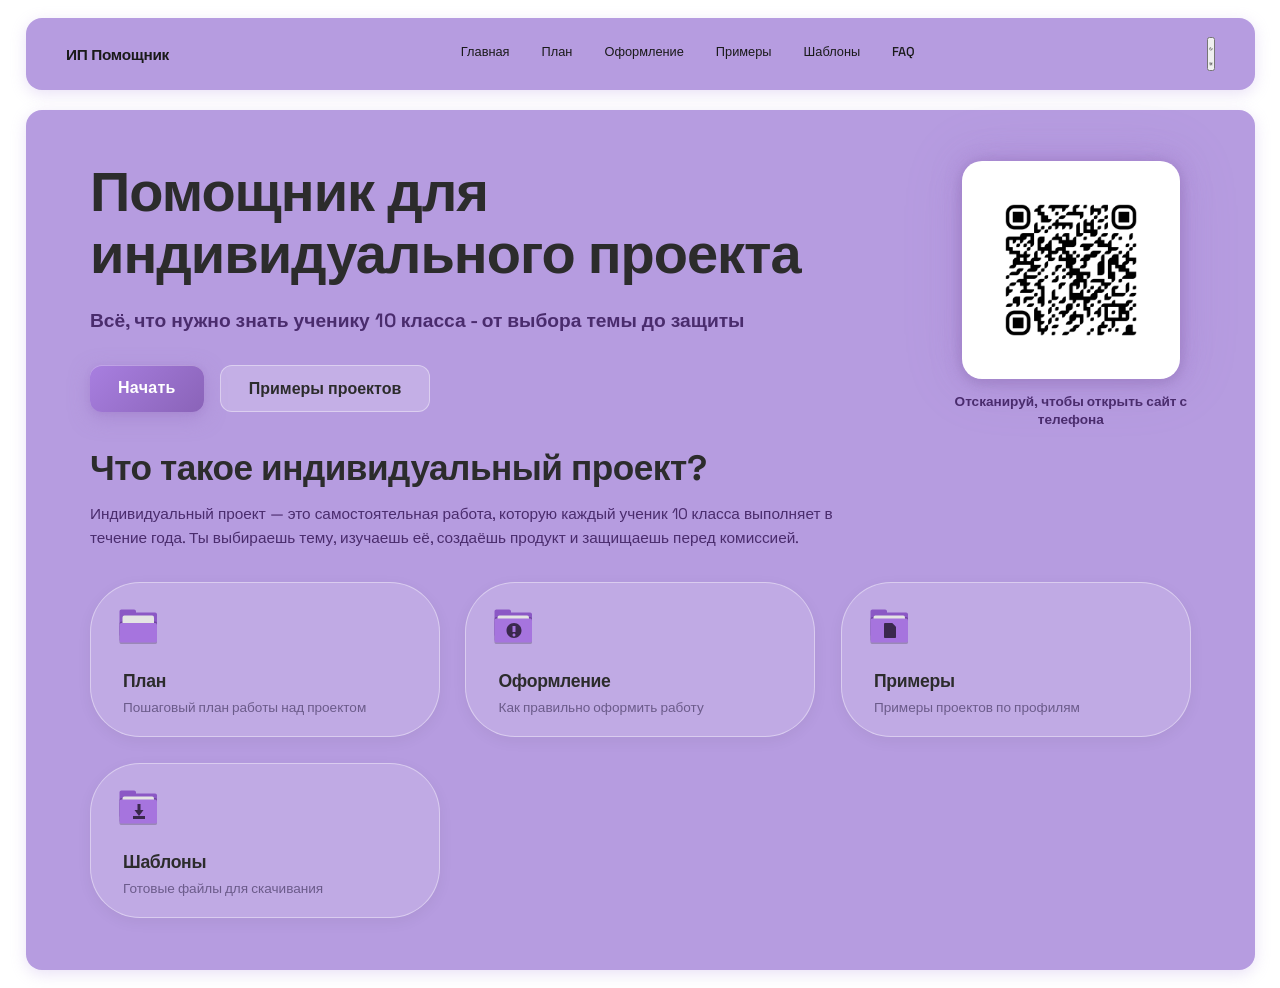
==== index.html @ cf88f571 "Update index.html Сменил тему" ====
<!DOCTYPE html>
<html lang="ru">
<head>
    <meta charset="UTF-8">
    <meta name="viewport" content="width=device-width, initial-scale=1.0">
    <title>ИП Помощник - Главная</title>
    <link rel="preconnect" href="https://fonts.googleapis.com">
    <link rel="preconnect" href="https://fonts.gstatic.com" crossorigin>
    <link href="https://fonts.googleapis.com/css2?family=Space+Grotesk:wght@400;500;600;700&display=swap" rel="stylesheet">
    <link rel="stylesheet" href="style.css">
    <script>
        // Если пользователь уже видел анимацию в этой сессии — отключаем её
        if (sessionStorage.getItem('homeAnimated') === 'yes') {
            document.documentElement.classList.add('no-animation');
        } else {
            sessionStorage.setItem('homeAnimated', 'yes');
        }
    </script>
</head>
<body class="home-page">

    <div class="app-wrapper">
        
        <header class="header-card">
    <a href="about.html" class="logo">ИП Помощник</a>
    <nav class="navigation">
        <a href="index.html">Главная</a>
        <a href="plan.html">План</a>
        <a href="oformlenie.html">Оформление</a>
        <a href="primery.html">Примеры</a>
        <a href="templates.html">Шаблоны</a>
        <a href="faq.html">FAQ</a>
    </nav>
    <button class="theme-toggle" id="themeToggle" title="Переключить тему">
        <svg class="icon-moon" viewBox="0 0 24 24" fill="none" stroke="currentColor" stroke-width="2" stroke-linecap="round" stroke-linejoin="round">
            <path d="M21 12.79A9 9 0 1 1 11.21 3 7 7 0 0 0 21 12.79z"></path>
        </svg>
        <svg class="icon-sun" viewBox="0 0 24 24" fill="none" stroke="currentColor" stroke-width="2" stroke-linecap="round" stroke-linejoin="round">
            <circle cx="12" cy="12" r="4"></circle>
            <line x1="12" y1="2" x2="12" y2="4"></line>
            <line x1="12" y1="20" x2="12" y2="22"></line>
            <line x1="4.93" y1="4.93" x2="6.34" y2="6.34"></line>
            <line x1="17.66" y1="17.66" x2="19.07" y2="19.07"></line>
            <line x1="2" y1="12" x2="4" y2="12"></line>
            <line x1="20" y1="12" x2="22" y2="12"></line>
            <line x1="4.93" y1="19.07" x2="6.34" y2="17.66"></line>
            <line x1="17.66" y1="6.34" x2="19.07" y2="4.93"></line>
        </svg>
    </button>
</header>

        <main class="content-card">
            
            <div class="hero-section">
                <div class="hero-text">
                    <h1>Помощник для индивидуального проекта</h1>
                    <p class="subtitle">Всё, что нужно знать ученику 10 класса - от выбора темы до защиты</p>
                    <div class="buttons-group">
                        <a href="plan.html" class="btn btn-primary">Начать</a>
                        <a href="primery.html" class="btn btn-secondary">Примеры проектов</a>
                    </div>
                </div>
                
                <div class="hero-square">
                    <div class="qr-container">
                        <img src="files/qr.png" alt="QR-код сайта" class="qr-image">
                    </div>
                    <p class="square-text">Отсканируй, чтобы открыть сайт с телефона</p>
                </div>
            </div>

            <div class="info-section">
                <h2>Что такое индивидуальный проект?</h2>
                <p>Индивидуальный проект — это самостоятельная работа, которую каждый ученик 10 класса выполняет в течение года. Ты выбираешь тему, изучаешь её, создаёшь продукт и защищаешь перед комиссией.</p>
            </div>

            <div class="grid-container home-grid">
                
                <a href="plan.html" class="card home-card">
                    <div class="card-icon">
                        <svg viewBox="0 0 32 32" xmlns="http://www.w3.org/2000/svg">
                            <rect style="opacity:0.2" width="25" height="13" x="3" y="15" rx="1.25" ry="1.25"/>
                            <path style="fill:#8b58c5" d="M 3,21.75 C 3,22.442 3.5575,23 4.25,23 H 26.75 C 27.442,23 28,22.442 28,21.75 V 8.25 C 28,7.5575 27.442,7 26.75,7 H 14 V 6.25 C 14,5.5575 13.443,5 12.75,5 H 4.25 C 3.5575,5 3,5.5575 3,6.25"/>
                            <rect style="opacity:0.2" width="25" height="13" x="3" y="13" rx="1.25" ry="1.25"/>
                            <rect style="fill:#e4e4e4" width="21" height="10" x="5" y="9" rx="1.25" ry="1.25"/>
                            <rect style="fill:#a674de" width="25" height="13" x="3" y="14" rx="1.25" ry="1.25"/>
                        </svg>
                    </div>
                    <div class="card-text">
                        <h3>План</h3>
                        <p>Пошаговый план работы над проектом</p>
                    </div>
                </a>

                <a href="oformlenie.html" class="card home-card">
                    <div class="card-icon">
                        <svg viewBox="0 0 32 32" xmlns="http://www.w3.org/2000/svg">
                            <rect style="opacity:0.2" width="25" height="16" x="3" y="12" rx="1.25" ry="1.25"/>
                            <path style="fill:#8b58c5" d="M 3,21.75 C 3,22.442 3.5575,23 4.25,23 H 26.75 C 27.442,23 28,22.442 28,21.75 V 8.25 C 28,7.5575 27.442,7 26.75,7 H 14 V 6.25 C 14,5.5575 13.443,5 12.75,5 H 4.25 C 3.5575,5 3,5.5575 3,6.25"/>
                            <rect style="opacity:0.2" width="25" height="16" x="3" y="10" rx="1.25" ry="1.25"/>
                            <rect style="fill:#e4e4e4" width="21" height="10" x="5" y="9" rx="1.25" ry="1.25"/>
                            <rect style="fill:#a674de" width="25" height="16" x="3" y="11" rx="1.25" ry="1.25"/>
                            <path style="fill:#3a284d" d="M 16,14 C 13.239,14 11,16.239 11,19 11,21.761 13.239,24 16,24 18.761,24 21,21.761 21,19 21,16.239 18.761,14 16,14 Z M 15,16 H 17 V 20 H 15 Z M 16,21 C 16.552,21 17,21.448 17,22 17,22.552 16.552,23 16,23 15.448,23 15,22.552 15,22 15,21.448 15.448,21 16,21 Z"/>
                        </svg>
                    </div>
                    <div class="card-text">
                        <h3>Оформление</h3>
                        <p>Как правильно оформить работу</p>
                    </div>
                </a>

                <a href="primery.html" class="card home-card">
                    <div class="card-icon">
                        <svg viewBox="0 0 32 32" xmlns="http://www.w3.org/2000/svg">
                            <rect style="opacity:0.2" width="25" height="16" x="3" y="12" rx="1.25" ry="1.25"/>
                            <path style="fill:#8b58c5" d="M 3,21.75 C 3,22.442 3.5575,23 4.25,23 H 26.75 C 27.442,23 28,22.442 28,21.75 V 8.25 C 28,7.5575 27.442,7 26.75,7 H 14 V 6.25 C 14,5.5575 13.443,5 12.75,5 H 4.25 C 3.5575,5 3,5.5575 3,6.25"/>
                            <rect style="opacity:0.2" width="25" height="16" x="3" y="10" rx="1.25" ry="1.25"/>
                            <rect style="fill:#e4e4e4" width="21" height="10" x="5" y="9" rx="1.25" ry="1.25"/>
                            <rect style="fill:#a674de" width="25" height="16" x="3" y="11" rx="1.25" ry="1.25"/>
                            <path style="fill:#3a284d" d="M 12.75,14 C 12.334,14 12,14.334 12,14.75 V 23.25 C 12,23.666 12.334,24 12.75,24 H 19.25 C 19.666,24 20,23.666 20,23.25 V 16.5 L 17.5,14 Z"/>
                        </svg>
                    </div>
                    <div class="card-text">
                        <h3>Примеры</h3>
                        <p>Примеры проектов по профилям</p>
                    </div>
                </a>

                <a href="templates.html" class="card home-card">
                    <div class="card-icon">
                        <svg viewBox="0 0 32 32" xmlns="http://www.w3.org/2000/svg">
                            <rect style="opacity:0.2" width="25" height="16" x="3" y="12" rx="1.25" ry="1.25"/>
                            <path style="fill:#8b58c5" d="M 3,21.75 C 3,22.442 3.5575,23 4.25,23 H 26.75 C 27.442,23 28,22.442 28,21.75 V 8.25 C 28,7.5575 27.442,7 26.75,7 H 14 V 6.25 C 14,5.5575 13.443,5 12.75,5 H 4.25 C 3.5575,5 3,5.5575 3,6.25"/>
                            <rect style="opacity:0.2" width="25" height="16" x="3" y="10" rx="1.25" ry="1.25"/>
                            <rect style="fill:#e4e4e4" width="21" height="10" x="5" y="9" rx="1.25" ry="1.25"/>
                            <rect style="fill:#a674de" width="25" height="16" x="3" y="11" rx="1.25" ry="1.25"/>
                            <path style="fill:#3a284d" d="M 15,14 V 18 H 13 L 16,22 19,18 H 17 V 14 Z M 12,22 V 24 H 20 V 22 Z"/>
                        </svg>
                    </div>
                    <div class="card-text">
                        <h3>Шаблоны</h3>
                        <p>Готовые файлы для скачивания</p>
                    </div>
                </a>

            </div>
        </main>
    </div>
<script>
    (function() {
        var themeToggle = document.getElementById('themeToggle');
        var currentTheme = localStorage.getItem('theme') || 'light';

        // Применяем сохранённую тему сразу при загрузке
        document.documentElement.setAttribute('data-theme', currentTheme);

        // Клик по кнопке — переключаем тему
        themeToggle.addEventListener('click', function() {
            var theme = document.documentElement.getAttribute('data-theme');
            var newTheme = theme === 'dark' ? 'light' : 'dark';
            document.documentElement.setAttribute('data-theme', newTheme);
            localStorage.setItem('theme', newTheme);
        });
    })();
</script>

</body>
</html>
---- style.css ----
/* ============================================================
   СБРОС СТИЛЕЙ
   Убираем у всех элементов стандартные отступы и границы.
   ============================================================ */
* {
    margin: 0;
    padding: 0;
    box-sizing: border-box;
}

html, body {
    width: 100%;
    min-height: 100vh;
}

body {
    font-family: 'Space Grotesk', sans-serif;
    background-color: #ffffff;
    display: flex;
    justify-content: center;
    padding: 2vh 2vw;
    color: #1a1a1a;
}

/* ============================================================
   ОБЩИЙ КОНТЕЙНЕР ВСЕГО САЙТА
   ============================================================ */
.app-wrapper {
    width: 100%;
    max-width: 1400px;
    display: flex;
    flex-direction: column;
    gap: 20px;
    min-height: calc(100vh - 4vh);
}

/* ============================================================
   ШАПКА САЙТА
   ============================================================ */
.header-card {
    background-color: #B69CE0;
    border-radius: 16px;
    padding: 1.2rem 2.5rem;
    display: flex;
    justify-content: space-between;
    align-items: center;
    flex-wrap: wrap;
    gap: 1rem;
    flex-shrink: 0;
    box-shadow: 0 4px 15px rgba(182, 156, 224, 0.3);
}

.logo {
    text-decoration: none;
    font-weight: 700;
    font-size: clamp(0.9rem, 1.2vw, 1.1rem);
    color: #1a1a1a;
    white-space: nowrap;
    letter-spacing: -0.3px;
    cursor: pointer;
    transition: opacity 0.2s ease;
}

.logo:hover {
    opacity: 0.75;
}

.navigation {
    display: flex;
    gap: clamp(1rem, 2.5vw, 2.5rem);
    flex-wrap: wrap;
    justify-content: center;
}

.navigation a {
    text-decoration: none;
    color: #1a1a1a;
    font-size: clamp(0.8rem, 1vw, 0.95rem);
    font-weight: 500;
    padding-bottom: 4px;
    border-bottom: 2px solid transparent;
    transition: border-color 0.2s;
    white-space: nowrap;
}

.navigation a:hover {
    border-bottom-color: rgba(26, 26, 26, 0.3);
}

.navigation a.active {
    border-bottom-color: #1a1a1a;
}

/* ============================================================
   ОСНОВНОЙ КОНТЕНТ
   ============================================================ */
.content-card {
    background-color: #B69CE0;
    border-radius: 16px;
    padding: clamp(2rem, 4vw, 4rem) clamp(1.5rem, 5vw, 4rem);
    flex-grow: 1;
    box-shadow: 0 4px 15px rgba(182, 156, 224, 0.3);
}

/* ============================================================
   ГЛАВНАЯ — ВЕРХНИЙ БЛОК (Заголовок + QR)
   ============================================================ */
.hero-section {
    display: flex;
    justify-content: space-between;
    align-items: flex-start;
    gap: 3rem;
    margin-bottom: 2rem;
    flex-wrap: wrap;
}

.hero-text {
    flex: 1;
    min-width: 300px;
}

.hero-text h1 {
    font-size: clamp(2rem, 5vw, 3.5rem);
    font-weight: 700;
    color: #2c2c2c;
    margin-bottom: 1.5rem;
    line-height: 1.1;
    letter-spacing: -1px;
}

.hero-text .subtitle {
    font-size: clamp(1rem, 1.5vw, 1.2rem);
    font-weight: 600;
    color: #4a2c6d;
    margin-bottom: 2rem;
}

/* ============================================================
   КНОПКИ
   ============================================================ */
.buttons-group {
    display: flex;
    gap: 1rem;
    flex-wrap: wrap;
}

.btn {
    display: inline-block;
    padding: 12px 28px;
    border-radius: 12px;
    font-family: 'Space Grotesk', sans-serif;
    font-size: 1rem;
    font-weight: 600;
    cursor: pointer;
    transition: all 0.2s;
    border: none;
    text-decoration: none;
    text-align: center;
}

/* --- Кнопка «Начать» — эффектная --- */
.btn-primary {
    background: linear-gradient(135deg, #A87FE0 0%, #8A63B8 100%);
    color: #ffffff;
    font-weight: 700;
    letter-spacing: 0.3px;
    position: relative;
    overflow: hidden;
    box-shadow:
        0 6px 20px rgba(158, 123, 199, 0.5),
        0 2px 6px rgba(158, 123, 199, 0.3),
        inset 0 1px 0 rgba(255, 255, 255, 0.3);
    transition: all 0.35s cubic-bezier(0.25, 0.8, 0.25, 1);
}

.btn-primary::before {
    content: "";
    position: absolute;
    inset: 0;
    background: linear-gradient(180deg, rgba(255, 255, 255, 0.2) 0%, transparent 60%);
    opacity: 0;
    transition: opacity 0.35s ease;
    pointer-events: none;
}

.btn-primary:hover {
    background: linear-gradient(135deg, #B98FE8 0%, #9A73C8 100%);
    transform: translateY(-3px) scale(1.03);
    box-shadow:
        0 12px 30px rgba(158, 123, 199, 0.7),
        0 4px 12px rgba(158, 123, 199, 0.5),
        0 0 25px rgba(158, 123, 199, 0.6),
        inset 0 1px 0 rgba(255, 255, 255, 0.4);
}

.btn-primary:hover::before {
    opacity: 1;
}

.btn-primary:active {
    transform: translateY(-1px) scale(0.99);
    box-shadow:
        0 4px 12px rgba(158, 123, 199, 0.6),
        0 2px 6px rgba(158, 123, 199, 0.4),
        inset 0 2px 4px rgba(0, 0, 0, 0.1);
}

/* --- Вторичная кнопка --- */
.btn-secondary {
    background-color: rgba(255, 255, 255, 0.2);
    color: #2c2c2c;
    border: 1px solid rgba(255, 255, 255, 0.4);
}

.btn-secondary:hover {
    background-color: rgba(255, 255, 255, 0.3);
    transform: translateY(-2px);
}

/* ============================================================
   БЛОК С QR-КОДОМ
   ============================================================ */
.hero-square {
    display: flex;
    flex-direction: column;
    align-items: center;
    gap: 14px;
    flex-shrink: 0;
}

.qr-container {
    width: clamp(180px, 17vw, 240px);
    height: clamp(180px, 17vw, 240px);
    background-color: #ffffff;
    border-radius: 20px;
    padding: 14px;
    box-sizing: border-box;
    display: flex;
    align-items: center;
    justify-content: center;
    box-shadow:
        0 0 15px rgba(158, 123, 199, 0.6),
        0 0 30px rgba(158, 123, 199, 0.4),
        0 0 60px rgba(158, 123, 199, 0.2),
        0 4px 15px rgba(0, 0, 0, 0.1);
    transition: box-shadow 0.4s ease, transform 0.4s ease;
}

.qr-container:hover {
    box-shadow:
        0 0 20px rgba(158, 123, 199, 0.8),
        0 0 40px rgba(158, 123, 199, 0.6),
        0 0 80px rgba(158, 123, 199, 0.4),
        0 6px 22px rgba(0, 0, 0, 0.15);
    transform: translateY(-3px) scale(1.01);
}

.qr-image {
    width: 100%;
    height: 100%;
    object-fit: contain;
    border-radius: 8px;
    display: block;
}

.square-text {
    font-size: 0.85rem;
    font-weight: 600;
    color: #4a2c6d;
    text-align: center;
    max-width: 240px;
    line-height: 1.35;
}

/* ============================================================
   БЛОК «Что такое индивидуальный проект?»
   ============================================================ */
.info-section {
    margin-bottom: 2rem;
    margin-top: -1rem;
}

.info-section h2 {
    font-size: clamp(1.5rem, 3vw, 2.2rem);
    font-weight: 700;
    color: #2c2c2c;
    margin-bottom: 0.75rem;
    letter-spacing: -0.5px;
}

.info-section p {
    font-size: clamp(0.95rem, 1.2vw, 1.1rem);
    color: #4a2c6d;
    line-height: 1.55;
    max-width: 800px;
}

/* ============================================================
   ПЛАШКИ НА ГЛАВНОЙ (План, Оформление, Примеры, Шаблоны)
   ============================================================ */
.home-grid {
    grid-template-columns: repeat(4, 1fr);
}

.home-card {
    display: flex;
    flex-direction: column;
    align-items: flex-start;
    text-align: left;
    padding: 1.5rem;
    border-radius: 20px;
    background-color: #ffffff;
    border: 1px solid rgba(255, 255, 255, 0.5);
    box-shadow: 0 4px 15px rgba(0, 0, 0, 0.05);
    min-height: auto;
    gap: 0;
    transition: transform 0.25s ease,
                box-shadow 0.25s ease,
                background-color 0.25s ease;
}

.home-card:hover {
    background-color: #f9f9f9;
    transform: translateY(-5px) !important;
    box-shadow: 0 8px 25px rgba(0, 0, 0, 0.1) !important;
}

/* При наведении отключаем анимацию появления — чтобы подъём работал */
.home-page .home-card:hover {
    animation: none !important;
}

.card-icon {
    width: 48px;
    height: 48px;
    display: flex;
    align-items: center;
    justify-content: center;
    margin-bottom: 1.25rem;
    background-color: transparent;
    padding: 0;
    margin-left: 0;
    align-self: flex-start;
}

.card-icon svg {
    width: 100%;
    height: 100%;
    display: block;
}

.home-card .card-text {
    display: flex;
    flex-direction: column;
    align-items: flex-start;
    text-align: left;
    width: 100%;
    margin: 0;
    padding: 0;
    padding-left: 8px;
}

.home-card .card-text h3 {
    font-size: 1.1rem;
    font-weight: 700;
    color: #2c2c2c;
    margin-bottom: 6px;
    letter-spacing: -0.3px;
}

.home-card .card-text p {
    font-size: 0.85rem;
    color: #6b5b8a;
    line-height: 1.4;
    font-weight: 500;
}

/* ============================================================
   ОБЩИЕ СТИЛИ ДЛЯ ВНУТРЕННИХ СТРАНИЦ
   ============================================================ */
.page-header {
    margin-bottom: clamp(2rem, 5vh, 4rem);
}

.page-header h1 {
    font-size: clamp(2rem, 5vw, 3.5rem);
    font-weight: 700;
    color: #2c2c2c;
    margin-bottom: 1rem;
    line-height: 1.1;
    letter-spacing: -1px;
}

.page-header .subtitle {
    font-size: clamp(0.9rem, 1.5vw, 1.1rem);
    font-weight: 600;
    color: #4a2c6d;
}

.grid-container {
    display: grid;
    grid-template-columns: repeat(auto-fit, minmax(320px, 1fr));
    gap: clamp(1rem, 2vw, 2rem);
    width: 100%;
}

/* Карточка-«таблетка» (страница шаблонов) */
.card {
    display: flex;
    justify-content: space-between;
    align-items: center;
    background-color: rgba(255, 255, 255, 0.15);
    border: 1px solid rgba(255, 255, 255, 0.4);
    border-radius: 50px;
    padding: clamp(0.75rem, 1.5vw, 1.25rem) clamp(1rem, 2vw, 1.5rem);
    text-decoration: none;
    transition: background-color 0.2s ease, border-color 0.2s ease, transform 0.2s;
    cursor: pointer;
    min-height: 80px;
}

.card:hover {
    background-color: rgba(255, 255, 255, 0.25);
    border-color: rgba(255, 255, 255, 0.6);
}

.card-text {
    display: flex;
    flex-direction: column;
    justify-content: center;
    flex: 1;
    margin-right: 1rem;
}

.card-text h3 {
    font-size: clamp(0.95rem, 1.2vw, 1.1rem);
    font-weight: 600;
    color: #2c2c2c;
    margin-bottom: 4px;
    letter-spacing: -0.3px;
}

.card-text p {
    font-size: clamp(0.75rem, 0.9vw, 0.85rem);
    color: #6b5b8a;
    font-weight: 400;
}

.download-btn {
    width: clamp(44px, 5vw, 56px);
    height: clamp(44px, 5vw, 56px);
    border-radius: 50%;
    background-color: #9E7BC7;
    border: 1px solid rgba(255, 255, 255, 0.3);
    display: flex;
    justify-content: center;
    align-items: center;
    flex-shrink: 0;
    transition: background-color 0.2s, transform 0.2s;
}

.download-btn svg {
    stroke: #2c2c2c;
    width: 50%;
    height: 50%;
}

.card:hover .download-btn {
    background-color: #8a63b8;
    transform: scale(1.05);
}

/* ============================================================
   СТРАНИЦА ПЛАНА (plan.html)
   ============================================================ */
.steps-navigation {
    display: flex;
    gap: 1rem;
    margin-bottom: 2.5rem;
    flex-wrap: wrap;
}

.step-btn {
    width: 52px;
    height: 52px;
    border-radius: 50%;
    border: none;
    background-color: rgba(255, 255, 255, 0.2);
    color: #4a2c6d;
    font-family: 'Space Grotesk', sans-serif;
    font-size: 1.2rem;
    font-weight: 600;
    cursor: pointer;
    transition: all 0.25s ease;
    display: flex;
    align-items: center;
    justify-content: center;
}

.step-btn:hover {
    background-color: rgba(255, 255, 255, 0.4);
    transform: translateY(-2px);
}

.step-btn.active {
    background-color: #ffffff;
    color: #2c2c2c;
    box-shadow: 0 4px 15px rgba(0, 0, 0, 0.1);
    transform: scale(1.05);
}

.step-card {
    background-color: #ffffff;
    border-radius: 24px;
    padding: 2.5rem 3rem;
    box-shadow: 0 8px 30px rgba(0, 0, 0, 0.08);
    max-width: 900px;
    transition: all 0.3s ease;
}

.step-card-header {
    display: flex;
    align-items: baseline;
    gap: 1.5rem;
    margin-bottom: 1.5rem;
    flex-wrap: wrap;
}

.step-title {
    font-size: 1.5rem;
    font-weight: 700;
    color: #2c2c2c;
    margin: 0;
    letter-spacing: -0.3px;
}

.step-subtitle {
    font-size: 1.1rem;
    font-weight: 500;
    color: #6b5b8a;
    margin: 0;
}

.step-content {
    display: flex;
    flex-direction: column;
    gap: 0.8rem;
    font-size: 0.95rem;
    line-height: 1.5;
    color: #4a2c6d;
}

.step-content p {
    margin: 0;
}

.step-content strong {
    color: #2c2c2c;
    font-weight: 600;
    margin-right: 4px;
}

.step-link {
    display: inline-block;
    margin-top: 0.5rem;
    color: #9E7BC7;
    font-weight: 600;
    text-decoration: none;
    transition: color 0.2s, transform 0.2s;
    align-self: flex-end;
    font-size: 0.9rem;
}

.step-link:hover {
    color: #8a63b8;
    transform: translateX(3px);
}

/* ============================================================
   СТРАНИЦА ОФОРМЛЕНИЯ (oformlenie.html)
   ============================================================ */
.oformlenie-hero {
    display: flex;
    justify-content: space-between;
    align-items: flex-start;
    gap: 3rem;
    margin-bottom: 3rem;
    flex-wrap: wrap;
}

.oformlenie-title {
    flex: 1;
    min-width: 300px;
}

.oformlenie-title h1 {
    font-size: clamp(2rem, 4.5vw, 3.2rem);
    font-weight: 700;
    color: #2c2c2c;
    line-height: 1.1;
    letter-spacing: -1px;
    margin-bottom: 1.5rem;
}

.oformlenie-title .subtitle {
    font-size: clamp(1rem, 1.5vw, 1.2rem);
    font-weight: 600;
    color: #4a2c6d;
}

.requirements-card {
    background-color: #ffffff;
    border-radius: 16px;
    padding: 1.5rem 1.75rem;
    box-shadow: 0 6px 20px rgba(0, 0, 0, 0.08);
    max-width: 340px;
    flex-shrink: 0;
}

.requirements-card h3 {
    font-size: 1.05rem;
    font-weight: 700;
    color: #2c2c2c;
    margin-bottom: 1rem;
    letter-spacing: -0.3px;
}

.requirements-card ul {
    list-style: none;
    padding: 0;
    margin: 0;
    display: flex;
    flex-direction: column;
    gap: 0.5rem;
}

.requirements-card ul li {
    font-size: 0.85rem;
    color: #4a2c6d;
    font-weight: 500;
    position: relative;
    padding-left: 14px;
    line-height: 1.4;
}

.requirements-card ul li::before {
    content: "·";
    position: absolute;
    left: 0;
    top: -2px;
    font-size: 1.2rem;
    color: #9E7BC7;
    font-weight: 700;
}

.sections-list {
    display: flex;
    flex-direction: column;
    gap: 1.5rem;
    margin-bottom: 3rem;
}

.info-card {
    background-color: #ffffff;
    border-radius: 20px;
    padding: 2rem 2.5rem;
    box-shadow: 0 6px 20px rgba(0, 0, 0, 0.06);
    transition: transform 0.2s ease, box-shadow 0.2s ease;
}

.info-card:hover {
    transform: translateY(-3px);
    box-shadow: 0 10px 28px rgba(0, 0, 0, 0.1);
}

.info-card h3 {
    font-size: 1.3rem;
    font-weight: 700;
    color: #6b3fa0;
    margin-bottom: 1rem;
    letter-spacing: -0.4px;
}

.info-card ul {
    list-style: none;
    padding: 0;
    margin: 0;
    display: flex;
    flex-direction: column;
    gap: 0.6rem;
}

.info-card ul li {
    font-size: 0.95rem;
    color: #4a2c6d;
    font-weight: 400;
    position: relative;
    padding-left: 16px;
    line-height: 1.5;
}

.info-card ul li::before {
    content: "·";
    position: absolute;
    left: 0;
    top: -2px;
    font-size: 1.4rem;
    color: #9E7BC7;
    font-weight: 700;
}

.info-card ul li strong {
    color: #6b3fa0;
    font-weight: 700;
    margin-right: 4px;
}

.bottom-actions {
    display: flex;
    justify-content: space-between;
    align-items: center;
    gap: 1rem;
    padding-top: 1rem;
}

.btn-download-template {
    display: inline-block;
    background-color: #9E7BC7;
    color: #2c2c2c;
    text-decoration: none;
    font-family: 'Space Grotesk', sans-serif;
    font-size: 0.95rem;
    font-weight: 600;
    padding: 14px 26px;
    border-radius: 12px;
    transition: background-color 0.2s, transform 0.2s;
    box-shadow: 0 4px 15px rgba(158, 123, 199, 0.3);
}

.btn-download-template:hover {
    background-color: #8a63b8;
    transform: translateY(-2px);
}

.btn-scroll-top {
    width: 52px;
    height: 52px;
    border-radius: 50%;
    background-color: #9E7BC7;
    border: none;
    display: flex;
    align-items: center;
    justify-content: center;
    cursor: pointer;
    transition: background-color 0.2s, transform 0.2s;
    box-shadow: 0 4px 15px rgba(158, 123, 199, 0.4);
    flex-shrink: 0;
}

.btn-scroll-top svg {
    width: 22px;
    height: 22px;
    stroke: #2c2c2c;
}

.btn-scroll-top:hover {
    background-color: #8a63b8;
    transform: translateY(-3px) scale(1.05);
}

/* ============================================================
   СТРАНИЦА ПРИМЕРОВ (primery.html)
   ============================================================ */
.filter-buttons {
    display: flex;
    gap: 0.75rem;
    margin-bottom: 2.5rem;
    flex-wrap: wrap;
}

.filter-btn {
    padding: 10px 22px;
    border-radius: 50px;
    border: 1px solid rgba(255, 255, 255, 0.4);
    background-color: rgba(255, 255, 255, 0.15);
    color: #2c2c2c;
    font-family: 'Space Grotesk', sans-serif;
    font-size: 0.95rem;
    font-weight: 500;
    cursor: pointer;
    transition: all 0.25s ease;
    white-space: nowrap;
}

.filter-btn:hover {
    background-color: rgba(255, 255, 255, 0.3);
    transform: translateY(-2px);
}

.filter-btn.active {
    background-color: #ffffff;
    color: #2c2c2c;
    border-color: #ffffff;
    font-weight: 600;
    box-shadow: 0 4px 15px rgba(0, 0, 0, 0.1);
}

.examples-grid {
    display: grid;
    grid-template-columns: repeat(auto-fit, minmax(300px, 1fr));
    gap: 1.5rem;
    align-items: start;
}

.example-card {
    display: flex;
    flex-direction: column;
    background-color: #ffffff;
    border-radius: 20px;
    padding: 1.5rem 1.5rem 1.25rem 1.5rem;
    box-shadow: 0 6px 20px rgba(0, 0, 0, 0.06);
    transition: transform 0.3s ease, box-shadow 0.3s ease;
    border: 1px solid rgba(255, 255, 255, 0.5);
    cursor: pointer;
    opacity: 0;
    animation: fadeIn 0.35s ease forwards;
    overflow: hidden;
}

.example-card:hover {
    transform: translateY(-4px);
    box-shadow: 0 12px 30px rgba(0, 0, 0, 0.1);
}

.example-header {
    display: flex;
    flex-direction: column;
}

.example-tag {
    display: inline-block;
    font-size: 0.7rem;
    font-weight: 700;
    text-transform: uppercase;
    letter-spacing: 0.5px;
    color: #6b3fa0;
    background-color: #E6D9F5;
    padding: 5px 12px;
    border-radius: 50px;
    margin-bottom: 0.85rem;
    align-self: flex-start;
}

.example-card h3 {
    font-size: 1.1rem;
    font-weight: 700;
    color: #2c2c2c;
    margin-bottom: 0.5rem;
    letter-spacing: -0.3px;
    line-height: 1.3;
}

.example-preview {
    font-size: 0.88rem;
    color: #6b5b8a;
    line-height: 1.5;
    margin: 0;
}

.example-body {
    max-height: 0;
    overflow: hidden;
    transition: max-height 0.5s ease, margin-top 0.4s ease, opacity 0.4s ease;
    opacity: 0;
    margin-top: 0;
}

.example-card.open .example-body {
    max-height: 800px;
    opacity: 1;
    margin-top: 1.25rem;
}

.example-section {
    margin-bottom: 0.85rem;
    padding-bottom: 0.85rem;
    border-bottom: 1px solid rgba(158, 123, 199, 0.12);
}

.example-section:last-of-type {
    border-bottom: none;
    padding-bottom: 0;
    margin-bottom: 0.75rem;
}

.example-label {
    display: block;
    font-size: 0.72rem;
    font-weight: 700;
    text-transform: uppercase;
    letter-spacing: 0.5px;
    color: #9E7BC7;
    margin-bottom: 0.35rem;
}

.example-section p {
    font-size: 0.88rem;
    color: #4a2c6d;
    line-height: 1.5;
    margin: 0;
}

.example-section ul {
    list-style: none;
    padding: 0;
    margin: 0;
    display: flex;
    flex-direction: column;
    gap: 0.3rem;
}

.example-section ul li {
    font-size: 0.85rem;
    color: #4a2c6d;
    line-height: 1.5;
    position: relative;
    padding-left: 16px;
}

.example-section ul li::before {
    content: "•";
    position: absolute;
    left: 0;
    top: -1px;
    color: #9E7BC7;
    font-weight: 700;
    font-size: 1rem;
}

.example-footer {
    display: flex;
    flex-wrap: wrap;
    gap: 0.4rem;
    margin-top: 0.75rem;
}

.example-footer span {
    font-size: 0.7rem;
    font-weight: 600;
    color: #9E7BC7;
    background-color: #F3EDFA;
    padding: 4px 10px;
    border-radius: 50px;
    text-transform: uppercase;
    letter-spacing: 0.3px;
}

@keyframes fadeIn {
    from {
        opacity: 0;
        transform: translateY(10px);
    }
    to {
        opacity: 1;
        transform: translateY(0);
    }
}

/* ============================================================
   СТРАНИЦА FAQ (faq.html)
   ============================================================ */
.faq-list {
    display: flex;
    flex-direction: column;
    gap: 1rem;
    max-width: 900px;
}

.faq-item {
    background-color: #ffffff;
    border-radius: 18px;
    box-shadow: 0 4px 15px rgba(0, 0, 0, 0.06);
    overflow: hidden;
    transition: box-shadow 0.3s ease, transform 0.3s ease;
    border: 1px solid rgba(255, 255, 255, 0.5);
}

.faq-item:hover {
    box-shadow: 0 8px 22px rgba(0, 0, 0, 0.1);
}

.faq-question {
    width: 100%;
    display: flex;
    justify-content: space-between;
    align-items: center;
    gap: 1rem;
    padding: 1.4rem 1.75rem;
    background: transparent;
    border: none;
    cursor: pointer;
    font-family: 'Space Grotesk', sans-serif;
    font-size: 1.05rem;
    font-weight: 600;
    color: #2c2c2c;
    text-align: left;
    letter-spacing: -0.3px;
    transition: color 0.2s;
}

.faq-question:hover {
    color: #6b3fa0;
}

.faq-icon {
    display: flex;
    align-items: center;
    justify-content: center;
    width: 34px;
    height: 34px;
    border-radius: 50%;
    background-color: #E6D9F5;
    flex-shrink: 0;
    transition: background-color 0.3s ease, transform 0.3s ease;
}

.faq-icon svg {
    width: 16px;
    height: 16px;
    stroke: #6b3fa0;
    transition: transform 0.35s ease, stroke 0.3s ease;
}

.faq-item.open .faq-icon {
    background-color: #9E7BC7;
}

.faq-item.open .faq-icon svg {
    stroke: #ffffff;
    transform: rotate(135deg);
}

.faq-answer {
    max-height: 0;
    overflow: hidden;
    transition: max-height 0.4s ease, padding 0.3s ease;
    padding: 0 1.75rem;
}

.faq-item.open .faq-answer {
    padding: 0 1.75rem 1.5rem 1.75rem;
}

.faq-answer p {
    font-size: 0.95rem;
    color: #4a2c6d;
    line-height: 1.6;
    font-weight: 400;
    margin: 0;
    padding-top: 1rem;
    border-top: 1px solid rgba(158, 123, 199, 0.15);
}

/* ============================================================
   АНИМАЦИЯ ТОЛЬКО ДЛЯ ГЛАВНОЙ СТРАНИЦЫ
   ============================================================ */
@keyframes materializeUp {
    0% {
        opacity: 0;
        transform: scale(0.85) translateY(30px);
        filter: blur(12px);
    }
    60% {
        opacity: 1;
        filter: blur(2px);
    }
    100% {
        opacity: 1;
        transform: scale(1) translateY(0);
        filter: blur(0);
    }
}

@keyframes headerExpand {
    0% {
        opacity: 0;
        transform: scaleY(0.5);
        filter: blur(8px);
    }
    100% {
        opacity: 1;
        transform: scaleY(1);
        filter: blur(0);
    }
}

.home-page .header-card {
    animation: headerExpand 0.9s cubic-bezier(0.22, 1, 0.36, 1) 0.1s both;
}

.home-page .content-card {
    animation: materializeUp 1s cubic-bezier(0.22, 1, 0.36, 1) 0.35s both;
}

.home-page .hero-text h1 {
    animation: materializeUp 0.9s cubic-bezier(0.22, 1, 0.36, 1) 0.55s both;
}

.home-page .hero-text .subtitle {
    animation: materializeUp 0.9s cubic-bezier(0.22, 1, 0.36, 1) 0.7s both;
}

.home-page .buttons-group {
    animation: materializeUp 0.9s cubic-bezier(0.22, 1, 0.36, 1) 0.85s both;
}

.home-page .hero-square {
    animation: materializeUp 1s cubic-bezier(0.22, 1, 0.36, 1) 0.6s both;
}

.home-page .info-section {
    animation: materializeUp 0.9s cubic-bezier(0.22, 1, 0.36, 1) 1s both;
}

/* Анимируем всю сетку плашек целиком, а не каждую отдельно */
.home-page .home-grid {
    animation: materializeUp 1s cubic-bezier(0.22, 1, 0.36, 1) 1.15s both;
}
/* Отключаем анимацию, если пользователь уже видел её в этой сессии */
html.no-animation .home-page .header-card,
html.no-animation .home-page .content-card,
html.no-animation .home-page .hero-text h1,
html.no-animation .home-page .hero-text .subtitle,
html.no-animation .home-page .buttons-group,
html.no-animation .home-page .hero-square,
html.no-animation .home-page .info-section,
html.no-animation .home-page .home-card {
    animation: none !important;
    opacity: 1 !important;
    transform: none !important;
    filter: none !important;
}

@media (prefers-reduced-motion: reduce) {
    .home-page * {
        animation: none !important;
        transition: none !important;
    }
}

/* ============================================================
   АДАПТИВНОСТЬ — ПЛАНШЕТЫ (до 1100px)
   ============================================================ */
@media (max-width: 1100px) {
    .home-grid {
        grid-template-columns: repeat(2, 1fr);
    }
}

/* ============================================================
   АДАПТИВНОСТЬ — ПЛАНШЕТЫ И ТЕЛЕФОНЫ (до 900px)
   ============================================================ */
@media (max-width: 900px) {
    .grid-container {
        grid-template-columns: 1fr;
    }

    .hero-section {
        flex-direction: column;
        align-items: center;
        text-align: center;
    }

    .hero-text {
        min-width: 100%;
    }

    /* Скрываем QR-код на телефонах и планшетах */
    .hero-square {
        display: none;
    }

    .buttons-group {
        justify-content: center;
    }

    .info-section {
        text-align: center;
    }

    .info-section p {
        margin: 0 auto;
    }

    .home-grid {
        grid-template-columns: 1fr;
    }

    .step-card {
        padding: 2rem 1.5rem;
    }

    .step-card-header {
        flex-direction: column;
        gap: 0.5rem;
    }

    .oformlenie-hero {
        flex-direction: column;
    }

    .requirements-card {
        max-width: 100%;
        width: 100%;
    }

    .info-card {
        padding: 1.5rem 1.5rem;
    }

    .filter-buttons {
        gap: 0.5rem;
    }

    .filter-btn {
        padding: 9px 16px;
        font-size: 0.85rem;
    }

    .examples-grid {
        grid-template-columns: 1fr;
    }
}

/* ============================================================
   АДАПТИВНОСТЬ — ТЕЛЕФОНЫ (до 600px)
   ============================================================ */
@media (max-width: 600px) {
    body {
        padding: 1vh 1vw;
    }

    .app-wrapper {
        gap: 10px;
    }

    .header-card {
        flex-direction: column;
        padding: 1rem;
        gap: 0.5rem;
        border-radius: 12px;
    }

    .navigation {
        gap: 1rem;
    }

    .content-card {
        padding: 1.5rem 1rem;
        border-radius: 12px;
    }

    .card {
        padding: 0.75rem 1rem;
        min-height: 70px;
    }

    .home-card {
        align-items: center;
        text-align: center;
    }

    .page-header {
        margin-bottom: 1.5rem;
    }

    .steps-navigation {
        gap: 0.6rem;
        justify-content: center;
    }

    .step-btn {
        width: 42px;
        height: 42px;
        font-size: 1rem;
    }

    .step-card {
        padding: 1.5rem 1rem;
        border-radius: 16px;
    }

    .step-title {
        font-size: 1.3rem;
    }

    .step-subtitle {
        font-size: 1rem;
    }

    .step-content {
        font-size: 0.9rem;
    }

    .oformlenie-title h1 {
        font-size: 1.8rem;
    }

    .info-card {
        padding: 1.25rem 1rem;
        border-radius: 16px;
    }

    .info-card h3 {
        font-size: 1.1rem;
    }

    .info-card ul li {
        font-size: 0.85rem;
    }

    .bottom-actions {
        flex-direction: column;
        align-items: stretch;
    }

    .btn-download-template {
        text-align: center;
    }

    .btn-scroll-top {
        align-self: flex-end;
    }

    .filter-buttons {
        justify-content: center;
    }

    .filter-btn {
        padding: 8px 14px;
        font-size: 0.8rem;
    }

    .example-card {
        padding: 1.25rem 1.25rem 1.5rem 1.25rem;
        border-radius: 16px;
    }

    .example-card h3 {
        font-size: 1rem;
    }

    .example-card p {
        font-size: 0.85rem;
    }

    .faq-question {
        padding: 1.1rem 1.25rem;
        font-size: 0.95rem;
        gap: 0.75rem;
    }

    .faq-icon {
        width: 30px;
        height: 30px;
    }

    .faq-icon svg {
        width: 14px;
        height: 14px;
    }

    .faq-answer {
        padding: 0 1.25rem;
    }

    .faq-item.open .faq-answer {
        padding: 0 1.25rem 1.25rem 1.25rem;
    }

    .faq-answer p {
        font-size: 0.88rem;
    }
}



/* ============================================================
   ОСОБАЯ ПЛАШКА «МОЙ ПРОЕКТ» НА СТРАНИЦЕ ПРИМЕРОВ
   Не участвует в фильтрации. Раскрывается по клику.
   ============================================================ */

.my-project-card {
    background: linear-gradient(135deg, #ffffff 0%, #F3EDFA 100%);
    border: 2px solid #9E7BC7;
    border-radius: 24px;
    padding: 1.75rem 2rem 1.5rem 2rem;
    margin-bottom: 2.5rem;
    box-shadow:
        0 8px 25px rgba(158, 123, 199, 0.25),
        0 0 40px rgba(158, 123, 199, 0.15);
    cursor: pointer;
    transition: transform 0.3s ease, box-shadow 0.3s ease;
    position: relative;
    overflow: hidden;
}

.my-project-card:hover {
    transform: translateY(-3px);
    box-shadow:
        0 12px 35px rgba(158, 123, 199, 0.35),
        0 0 60px rgba(158, 123, 199, 0.25);
}

/* Декоративная полоска слева */
.my-project-card::before {
    content: "";
    position: absolute;
    left: 0;
    top: 0;
    bottom: 0;
    width: 6px;
    background: linear-gradient(180deg, #B98FE8 0%, #8A63B8 100%);
}

/* Верхняя часть плашки — всегда видна */
.my-project-header {
    display: flex;
    flex-direction: column;
}

/* Значок «Мой проект» */
.my-project-badge {
    display: inline-block;
    font-size: 0.7rem;
    font-weight: 700;
    text-transform: uppercase;
    letter-spacing: 0.8px;
    color: #ffffff;
    background: linear-gradient(135deg, #B98FE8 0%, #8A63B8 100%);
    padding: 6px 14px;
    border-radius: 50px;
    margin-bottom: 1rem;
    align-self: flex-start;
    box-shadow: 0 4px 12px rgba(158, 123, 199, 0.4);
}

.my-project-card h3 {
    font-size: 1.4rem;
    font-weight: 700;
    color: #2c2c2c;
    margin-bottom: 0.5rem;
    letter-spacing: -0.4px;
    line-height: 1.3;
}

.my-project-preview {
    font-size: 0.92rem;
    color: #6b5b8a;
    line-height: 1.55;
    margin: 0;
}

/* Скрытая часть — раскрывается по клику */
.my-project-body {
    max-height: 0;
    overflow: hidden;
    opacity: 0;
    transition: max-height 0.5s ease, opacity 0.4s ease, margin-top 0.4s ease;
    margin-top: 0;
}

.my-project-card.open .my-project-body {
    max-height: 1200px;
    opacity: 1;
    margin-top: 1.5rem;
}

/* Заметка «Скоро здесь появится» */
.my-project-note {
    font-size: 0.9rem;
    color: #4a2c6d;
    background-color: #F3EDFA;
    border-left: 4px solid #9E7BC7;
    padding: 0.9rem 1.1rem;
    border-radius: 10px;
    line-height: 1.5;
    margin-bottom: 1.25rem;
}

.my-project-note strong {
    color: #6b3fa0;
    font-weight: 700;
}

/* Сетка файлов */
.my-project-files {
    display: grid;
    grid-template-columns: repeat(auto-fit, minmax(260px, 1fr));
    gap: 1rem;
}

/* Карточка файла */
.file-card {
    display: flex;
    align-items: center;
    gap: 1rem;
    background-color: #ffffff;
    border: 1px solid rgba(158, 123, 199, 0.25);
    border-radius: 16px;
    padding: 1rem 1.1rem;
    text-decoration: none;
    transition: transform 0.25s ease, box-shadow 0.25s ease, border-color 0.25s ease;
    cursor: pointer;
}

.file-card:hover {
    transform: translateY(-3px);
    border-color: #9E7BC7;
    box-shadow: 0 8px 22px rgba(158, 123, 199, 0.25);
}

/* Иконка файла */
.file-icon {
    width: 48px;
    height: 48px;
    border-radius: 12px;
    background: linear-gradient(135deg, #E6D9F5 0%, #D4C2EC 100%);
    display: flex;
    align-items: center;
    justify-content: center;
    font-size: 1.4rem;
    flex-shrink: 0;
}

/* Информация о файле */
.file-info {
    flex: 1;
    min-width: 0;
}

.file-info h4 {
    font-size: 0.95rem;
    font-weight: 700;
    color: #2c2c2c;
    margin-bottom: 4px;
    letter-spacing: -0.2px;
    line-height: 1.3;
}

.file-info p {
    font-size: 0.78rem;
    color: #6b5b8a;
    line-height: 1.4;
    margin: 0;
}

/* Кнопка скачивания внутри карточки файла */
.file-download {
    width: 38px;
    height: 38px;
    border-radius: 50%;
    background-color: #9E7BC7;
    display: flex;
    align-items: center;
    justify-content: center;
    flex-shrink: 0;
    transition: background-color 0.2s, transform 0.2s;
}

.file-download svg {
    width: 18px;
    height: 18px;
    stroke: #ffffff;
}

.file-card:hover .file-download {
    background-color: #8a63b8;
    transform: scale(1.08);
}

/* --- Адаптивность особой плашки --- */
@media (max-width: 900px) {
    .my-project-card {
        padding: 1.5rem 1.5rem 1.25rem 1.75rem;
        border-radius: 20px;
    }

    .my-project-card h3 {
        font-size: 1.2rem;
    }

    .my-project-files {
        grid-template-columns: 1fr;
    }
}

@media (max-width: 600px) {
    .my-project-card {
        padding: 1.25rem 1rem 1rem 1.25rem;
        border-radius: 16px;
        margin-bottom: 1.75rem;
    }

    .my-project-card::before {
        width: 4px;
    }

    .my-project-card h3 {
        font-size: 1.1rem;
    }

    .my-project-preview {
        font-size: 0.85rem;
    }

    .my-project-note {
        font-size: 0.82rem;
        padding: 0.75rem 0.9rem;
    }

    .file-card {
        padding: 0.85rem 0.9rem;
        gap: 0.75rem;
    }

    .file-icon {
        width: 42px;
        height: 42px;
        font-size: 1.2rem;
    }

    .file-info h4 {
        font-size: 0.88rem;
    }

    .file-info p {
        font-size: 0.72rem;
    }

    .file-download {
        width: 34px;
        height: 34px;
    }
}

/* ============================================================
   ЗАГОЛОВОК СТРЕЛКОЙ ВНИЗ (на странице Примеры)
   ============================================================ */

/* Делаем заголовок flex-контейнером: слева — текст, справа — стрелка */
.page-header-with-arrow {
    display: flex;
    justify-content: space-between;
    align-items: flex-start;
    gap: 1.5rem;
}

/* Круглая кнопка со стрелкой вниз */
.arrow-down-btn {
    width: 54px;
    height: 54px;
    border-radius: 50%;
    border: none;
    background-color: #ffffff;
    display: flex;
    align-items: center;
    justify-content: center;
    cursor: pointer;
    flex-shrink: 0;
    box-shadow:
        0 4px 15px rgba(158, 123, 199, 0.4),
        0 0 25px rgba(158, 123, 199, 0.25);
    transition: transform 0.3s ease, box-shadow 0.3s ease, background-color 0.3s ease;
    animation: arrowBounce 2s ease-in-out infinite;
}

.arrow-down-btn svg {
    width: 24px;
    height: 24px;
    stroke: #6b3fa0;
}

.arrow-down-btn:hover {
    background-color: #9E7BC7;
    transform: translateY(4px) scale(1.05);
    box-shadow:
        0 8px 25px rgba(158, 123, 199, 0.6),
        0 0 45px rgba(158, 123, 199, 0.45);
}

.arrow-down-btn:hover svg {
    stroke: #ffffff;
}

/* Лёгкое покачивание стрелки вниз-вверх */
@keyframes arrowBounce {
    0%, 100% {
        transform: translateY(0);
    }
    50% {
        transform: translateY(6px);
    }
}

/* --- Особая плашка «Мой проект» (снизу страницы) --- */
.my-project-card {
    background: linear-gradient(135deg, #ffffff 0%, #F3EDFA 100%);
    border: 2px solid #9E7BC7;
    border-radius: 24px;
    padding: 1.75rem 2rem 1.5rem 2rem;
    margin-top: 3rem;
    margin-bottom: 1rem;
    box-shadow:
        0 8px 25px rgba(158, 123, 199, 0.25),
        0 0 40px rgba(158, 123, 199, 0.15);
    cursor: pointer;
    transition: transform 0.3s ease, box-shadow 0.3s ease;
    position: relative;
    overflow: hidden;
    scroll-margin-top: 30px;
}

.my-project-card:hover {
    transform: translateY(-3px);
    box-shadow:
        0 12px 35px rgba(158, 123, 199, 0.35),
        0 0 60px rgba(158, 123, 199, 0.25);
}

.my-project-card::before {
    content: "";
    position: absolute;
    left: 0;
    top: 0;
    bottom: 0;
    width: 6px;
    background: linear-gradient(180deg, #B98FE8 0%, #8A63B8 100%);
}

.my-project-header {
    display: flex;
    flex-direction: column;
}

.my-project-badge {
    display: inline-block;
    font-size: 0.7rem;
    font-weight: 700;
    text-transform: uppercase;
    letter-spacing: 0.8px;
    color: #ffffff;
    background: linear-gradient(135deg, #B98FE8 0%, #8A63B8 100%);
    padding: 6px 14px;
    border-radius: 50px;
    margin-bottom: 1rem;
    align-self: flex-start;
    box-shadow: 0 4px 12px rgba(158, 123, 199, 0.4);
}

.my-project-card h3 {
    font-size: 1.4rem;
    font-weight: 700;
    color: #2c2c2c;
    margin-bottom: 0.5rem;
    letter-spacing: -0.4px;
    line-height: 1.3;
}

.my-project-preview {
    font-size: 0.92rem;
    color: #6b5b8a;
    line-height: 1.55;
    margin: 0;
}

.my-project-body {
    max-height: 0;
    overflow: hidden;
    opacity: 0;
    transition: max-height 0.6s ease, opacity 0.4s ease, margin-top 0.4s ease;
    margin-top: 0;
}

.my-project-card.open .my-project-body {
    max-height: 1200px;
    opacity: 1;
    margin-top: 1.5rem;
}

.my-project-note {
    font-size: 0.9rem;
    color: #4a2c6d;
    background-color: #F3EDFA;
    border-left: 4px solid #9E7BC7;
    padding: 0.9rem 1.1rem;
    border-radius: 10px;
    line-height: 1.5;
    margin-bottom: 1.25rem;
}

.my-project-note strong {
    color: #6b3fa0;
    font-weight: 700;
}

.my-project-files {
    display: grid;
    grid-template-columns: repeat(auto-fit, minmax(260px, 1fr));
    gap: 1rem;
}

.file-card {
    display: flex;
    align-items: center;
    gap: 1rem;
    background-color: #ffffff;
    border: 1px solid rgba(158, 123, 199, 0.25);
    border-radius: 16px;
    padding: 1rem 1.1rem;
    text-decoration: none;
    transition: transform 0.25s ease, box-shadow 0.25s ease, border-color 0.25s ease;
    cursor: pointer;
}

.file-card:hover {
    transform: translateY(-3px);
    border-color: #9E7BC7;
    box-shadow: 0 8px 22px rgba(158, 123, 199, 0.25);
}

.file-icon {
    width: 48px;
    height: 48px;
    border-radius: 12px;
    background: linear-gradient(135deg, #E6D9F5 0%, #D4C2EC 100%);
    display: flex;
    align-items: center;
    justify-content: center;
    font-size: 1.4rem;
    flex-shrink: 0;
}

.file-info {
    flex: 1;
    min-width: 0;
}

.file-info h4 {
    font-size: 0.95rem;
    font-weight: 700;
    color: #2c2c2c;
    margin-bottom: 4px;
    letter-spacing: -0.2px;
    line-height: 1.3;
}

.file-info p {
    font-size: 0.78rem;
    color: #6b5b8a;
    line-height: 1.4;
    margin: 0;
}

.file-download {
    width: 38px;
    height: 38px;
    border-radius: 
}
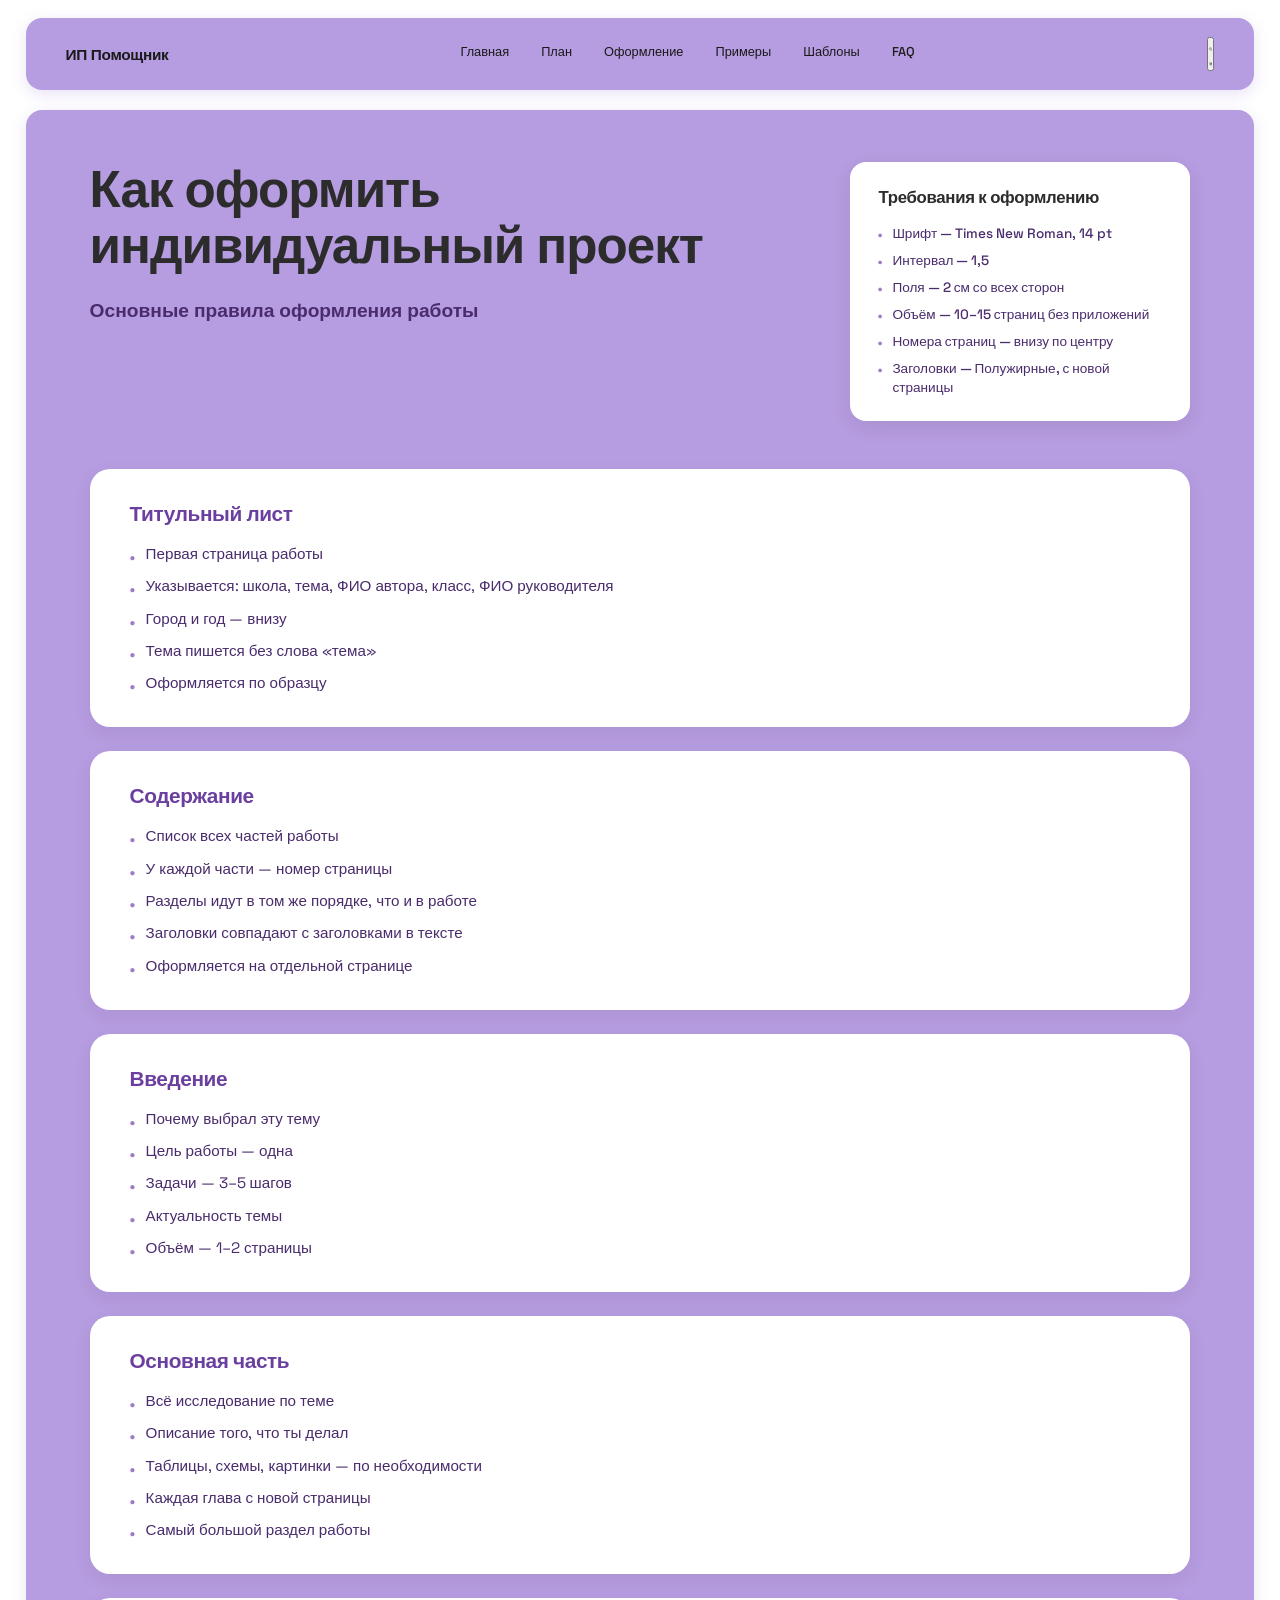
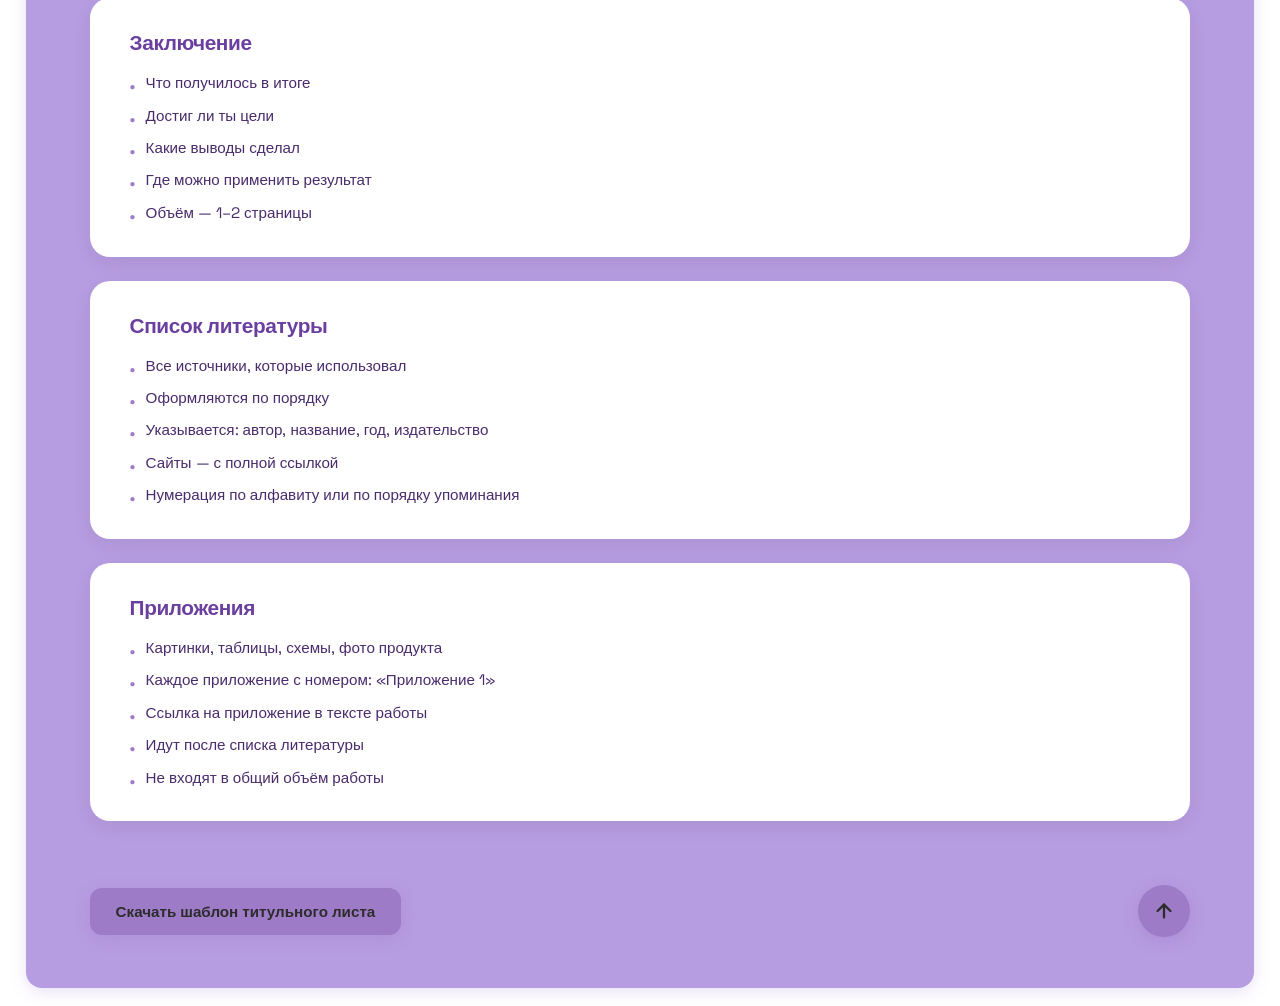
==== commit fc4fe484: "Update index.html Сменил тему" ====
--- a/index.html
+++ b/index.html
@@ -3,24 +3,17 @@
 <head>
     <meta charset="UTF-8">
     <meta name="viewport" content="width=device-width, initial-scale=1.0">
-    <title>ИП Помощник - Главная</title>
+    <title>ИП Помощник - Оформление</title>
     <link rel="preconnect" href="https://fonts.googleapis.com">
     <link rel="preconnect" href="https://fonts.gstatic.com" crossorigin>
     <link href="https://fonts.googleapis.com/css2?family=Space+Grotesk:wght@400;500;600;700&display=swap" rel="stylesheet">
     <link rel="stylesheet" href="style.css">
-    <script>
-        // Если пользователь уже видел анимацию в этой сессии — отключаем её
-        if (sessionStorage.getItem('homeAnimated') === 'yes') {
-            document.documentElement.classList.add('no-animation');
-        } else {
-            sessionStorage.setItem('homeAnimated', 'yes');
-        }
-    </script>
 </head>
-<body class="home-page">
+<body>
 
     <div class="app-wrapper">
         
+        <!-- Шапка сайта -->
         <header class="header-card">
     <a href="about.html" class="logo">ИП Помощник</a>
     <nav class="navigation">
@@ -49,104 +42,152 @@
     </button>
 </header>
 
+        <!-- Основной контент -->
         <main class="content-card">
             
-            <div class="hero-section">
-                <div class="hero-text">
-                    <h1>Помощник для индивидуального проекта</h1>
-                    <p class="subtitle">Всё, что нужно знать ученику 10 класса - от выбора темы до защиты</p>
-                    <div class="buttons-group">
-                        <a href="plan.html" class="btn btn-primary">Начать</a>
-                        <a href="primery.html" class="btn btn-secondary">Примеры проектов</a>
-                    </div>
+            <!-- Верхний блок: Заголовок + Плашка с требованиями -->
+            <div class="oformlenie-hero">
+                <div class="oformlenie-title">
+                    <h1>Как оформить индивидуальный проект</h1>
+                    <p class="subtitle">Основные правила оформления работы</p>
                 </div>
                 
-                <div class="hero-square">
-                    <div class="qr-container">
-                        <img src="files/qr.png" alt="QR-код сайта" class="qr-image">
-                    </div>
-                    <p class="square-text">Отсканируй, чтобы открыть сайт с телефона</p>
-                </div>
+                <!-- Плашка с требованиями -->
+                <aside class="requirements-card">
+                    <h3>Требования к оформлению</h3>
+                    <ul>
+                        <li>Шрифт — Times New Roman, 14 pt</li>
+                        <li>Интервал — 1,5</li>
+                        <li>Поля — 2 см со всех сторон</li>
+                        <li>Объём — 10–15 страниц без приложений</li>
+                        <li>Номера страниц — внизу по центру</li>
+                        <li>Заголовки — Полужирные, с новой страницы</li>
+                    </ul>
+                </aside>
             </div>
 
-            <div class="info-section">
-                <h2>Что такое индивидуальный проект?</h2>
-                <p>Индивидуальный проект — это самостоятельная работа, которую каждый ученик 10 класса выполняет в течение года. Ты выбираешь тему, изучаешь её, создаёшь продукт и защищаешь перед комиссией.</p>
+            <!-- Секции (карточки) -->
+            <div class="sections-list">
+
+                <!-- 1. Титульный лист -->
+                <div class="info-card">
+                    <h3>Титульный лист</h3>
+                    <ul>
+                        <li>Первая страница работы</li>
+                        <li>Указывается: школа, тема, ФИО автора, класс, ФИО руководителя</li>
+                        <li>Город и год — внизу</li>
+                        <li>Тема пишется без слова «тема»</li>
+                        <li>Оформляется по образцу</li>
+                    </ul>
+                </div>
+
+                <!-- 2. Содержание -->
+                <div class="info-card">
+                    <h3>Содержание</h3>
+                    <ul>
+                        <li>Список всех частей работы</li>
+                        <li>У каждой части — номер страницы</li>
+                        <li>Разделы идут в том же порядке, что и в работе</li>
+                        <li>Заголовки совпадают с заголовками в тексте</li>
+                        <li>Оформляется на отдельной странице</li>
+                    </ul>
+                </div>
+
+                <!-- 3. Введение -->
+                <div class="info-card">
+                    <h3>Введение</h3>
+                    <ul>
+                        <li>Почему выбрал эту тему</li>
+                        <li>Цель работы — одна</li>
+                        <li>Задачи — 3–5 шагов</li>
+                        <li>Актуальность темы</li>
+                        <li>Объём — 1–2 страницы</li>
+                    </ul>
+                </div>
+
+                <!-- 4. Основная часть -->
+                <div class="info-card">
+                    <h3>Основная часть</h3>
+                    <ul>
+                        <li>Всё исследование по теме</li>
+                        <li>Описание того, что ты делал</li>
+                        <li>Таблицы, схемы, картинки — по необходимости</li>
+                        <li>Каждая глава с новой страницы</li>
+                        <li>Самый большой раздел работы</li>
+                    </ul>
+                </div>
+
+                <!-- 5. Заключение -->
+                <div class="info-card">
+                    <h3>Заключение</h3>
+                    <ul>
+                        <li>Что получилось в итоге</li>
+                        <li>Достиг ли ты цели</li>
+                        <li>Какие выводы сделал</li>
+                        <li>Где можно применить результат</li>
+                        <li>Объём — 1–2 страницы</li>
+                    </ul>
+                </div>
+
+                <!-- 6. Список литературы -->
+                <div class="info-card">
+                    <h3>Список литературы</h3>
+                    <ul>
+                        <li>Все источники, которые использовал</li>
+                        <li>Оформляются по порядку</li>
+                        <li>Указывается: автор, название, год, издательство</li>
+                        <li>Сайты — с полной ссылкой</li>
+                        <li>Нумерация по алфавиту или по порядку упоминания</li>
+                    </ul>
+                </div>
+
+                <!-- 7. Приложения -->
+                <div class="info-card">
+                    <h3>Приложения</h3>
+                    <ul>
+                        <li>Картинки, таблицы, схемы, фото продукта</li>
+                        <li>Каждое приложение с номером: «Приложение 1»</li>
+                        <li>Ссылка на приложение в тексте работы</li>
+                        <li>Идут после списка литературы</li>
+                        <li>Не входят в общий объём работы</li>
+                    </ul>
+                </div>
+
             </div>
 
-            <div class="grid-container home-grid">
+            <!-- Нижняя панель: кнопки -->
+            <div class="bottom-actions">
                 
-                <a href="plan.html" class="card home-card">
-                    <div class="card-icon">
-                        <svg viewBox="0 0 32 32" xmlns="http://www.w3.org/2000/svg">
-                            <rect style="opacity:0.2" width="25" height="13" x="3" y="15" rx="1.25" ry="1.25"/>
-                            <path style="fill:#8b58c5" d="M 3,21.75 C 3,22.442 3.5575,23 4.25,23 H 26.75 C 27.442,23 28,22.442 28,21.75 V 8.25 C 28,7.5575 27.442,7 26.75,7 H 14 V 6.25 C 14,5.5575 13.443,5 12.75,5 H 4.25 C 3.5575,5 3,5.5575 3,6.25"/>
-                            <rect style="opacity:0.2" width="25" height="13" x="3" y="13" rx="1.25" ry="1.25"/>
-                            <rect style="fill:#e4e4e4" width="21" height="10" x="5" y="9" rx="1.25" ry="1.25"/>
-                            <rect style="fill:#a674de" width="25" height="13" x="3" y="14" rx="1.25" ry="1.25"/>
-                        </svg>
-                    </div>
-                    <div class="card-text">
-                        <h3>План</h3>
-                        <p>Пошаговый план работы над проектом</p>
-                    </div>
+                <!-- Кнопка скачать шаблон (слева) -->
+                <a href="templates.html" class="btn-download-template">
+                    Скачать шаблон титульного листа
                 </a>
 
-                <a href="oformlenie.html" class="card home-card">
-                    <div class="card-icon">
-                        <svg viewBox="0 0 32 32" xmlns="http://www.w3.org/2000/svg">
-                            <rect style="opacity:0.2" width="25" height="16" x="3" y="12" rx="1.25" ry="1.25"/>
-                            <path style="fill:#8b58c5" d="M 3,21.75 C 3,22.442 3.5575,23 4.25,23 H 26.75 C 27.442,23 28,22.442 28,21.75 V 8.25 C 28,7.5575 27.442,7 26.75,7 H 14 V 6.25 C 14,5.5575 13.443,5 12.75,5 H 4.25 C 3.5575,5 3,5.5575 3,6.25"/>
-                            <rect style="opacity:0.2" width="25" height="16" x="3" y="10" rx="1.25" ry="1.25"/>
-                            <rect style="fill:#e4e4e4" width="21" height="10" x="5" y="9" rx="1.25" ry="1.25"/>
-                            <rect style="fill:#a674de" width="25" height="16" x="3" y="11" rx="1.25" ry="1.25"/>
-                            <path style="fill:#3a284d" d="M 16,14 C 13.239,14 11,16.239 11,19 11,21.761 13.239,24 16,24 18.761,24 21,21.761 21,19 21,16.239 18.761,14 16,14 Z M 15,16 H 17 V 20 H 15 Z M 16,21 C 16.552,21 17,21.448 17,22 17,22.552 16.552,23 16,23 15.448,23 15,22.552 15,22 15,21.448 15.448,21 16,21 Z"/>
-                        </svg>
-                    </div>
-                    <div class="card-text">
-                        <h3>Оформление</h3>
-                        <p>Как правильно оформить работу</p>
-                    </div>
-                </a>
-
-                <a href="primery.html" class="card home-card">
-                    <div class="card-icon">
-                        <svg viewBox="0 0 32 32" xmlns="http://www.w3.org/2000/svg">
-                            <rect style="opacity:0.2" width="25" height="16" x="3" y="12" rx="1.25" ry="1.25"/>
-                            <path style="fill:#8b58c5" d="M 3,21.75 C 3,22.442 3.5575,23 4.25,23 H 26.75 C 27.442,23 28,22.442 28,21.75 V 8.25 C 28,7.5575 27.442,7 26.75,7 H 14 V 6.25 C 14,5.5575 13.443,5 12.75,5 H 4.25 C 3.5575,5 3,5.5575 3,6.25"/>
-                            <rect style="opacity:0.2" width="25" height="16" x="3" y="10" rx="1.25" ry="1.25"/>
-                            <rect style="fill:#e4e4e4" width="21" height="10" x="5" y="9" rx="1.25" ry="1.25"/>
-                            <rect style="fill:#a674de" width="25" height="16" x="3" y="11" rx="1.25" ry="1.25"/>
-                            <path style="fill:#3a284d" d="M 12.75,14 C 12.334,14 12,14.334 12,14.75 V 23.25 C 12,23.666 12.334,24 12.75,24 H 19.25 C 19.666,24 20,23.666 20,23.25 V 16.5 L 17.5,14 Z"/>
-                        </svg>
-                    </div>
-                    <div class="card-text">
-                        <h3>Примеры</h3>
-                        <p>Примеры проектов по профилям</p>
-                    </div>
-                </a>
-
-                <a href="templates.html" class="card home-card">
-                    <div class="card-icon">
-                        <svg viewBox="0 0 32 32" xmlns="http://www.w3.org/2000/svg">
-                            <rect style="opacity:0.2" width="25" height="16" x="3" y="12" rx="1.25" ry="1.25"/>
-                            <path style="fill:#8b58c5" d="M 3,21.75 C 3,22.442 3.5575,23 4.25,23 H 26.75 C 27.442,23 28,22.442 28,21.75 V 8.25 C 28,7.5575 27.442,7 26.75,7 H 14 V 6.25 C 14,5.5575 13.443,5 12.75,5 H 4.25 C 3.5575,5 3,5.5575 3,6.25"/>
-                            <rect style="opacity:0.2" width="25" height="16" x="3" y="10" rx="1.25" ry="1.25"/>
-                            <rect style="fill:#e4e4e4" width="21" height="10" x="5" y="9" rx="1.25" ry="1.25"/>
-                            <rect style="fill:#a674de" width="25" height="16" x="3" y="11" rx="1.25" ry="1.25"/>
-                            <path style="fill:#3a284d" d="M 15,14 V 18 H 13 L 16,22 19,18 H 17 V 14 Z M 12,22 V 24 H 20 V 22 Z"/>
-                        </svg>
-                    </div>
-                    <div class="card-text">
-                        <h3>Шаблоны</h3>
-                        <p>Готовые файлы для скачивания</p>
-                    </div>
-                </a>
+                <!-- Кнопка наверх (справа) -->
+                <button class="btn-scroll-top" id="scrollTopBtn" title="Наверх">
+                    <svg viewBox="0 0 24 24" fill="none" stroke="currentColor" stroke-width="2.5" stroke-linecap="round" stroke-linejoin="round">
+                        <line x1="12" y1="19" x2="12" y2="5"></line>
+                        <polyline points="5 12 12 5 19 12"></polyline>
+                    </svg>
+                </button>
 
             </div>
+
         </main>
     </div>
-<script>
+
+    <script>
+        // Кнопка "Наверх"
+        const scrollTopBtn = document.getElementById('scrollTopBtn');
+        
+        scrollTopBtn.addEventListener('click', () => {
+            window.scrollTo({
+                top: 0,
+                behavior: 'smooth'
+            });
+        });
+    </script>
+    <script>
     (function() {
         var themeToggle = document.getElementById('themeToggle');
         var currentTheme = localStorage.getItem('theme') || 'light';
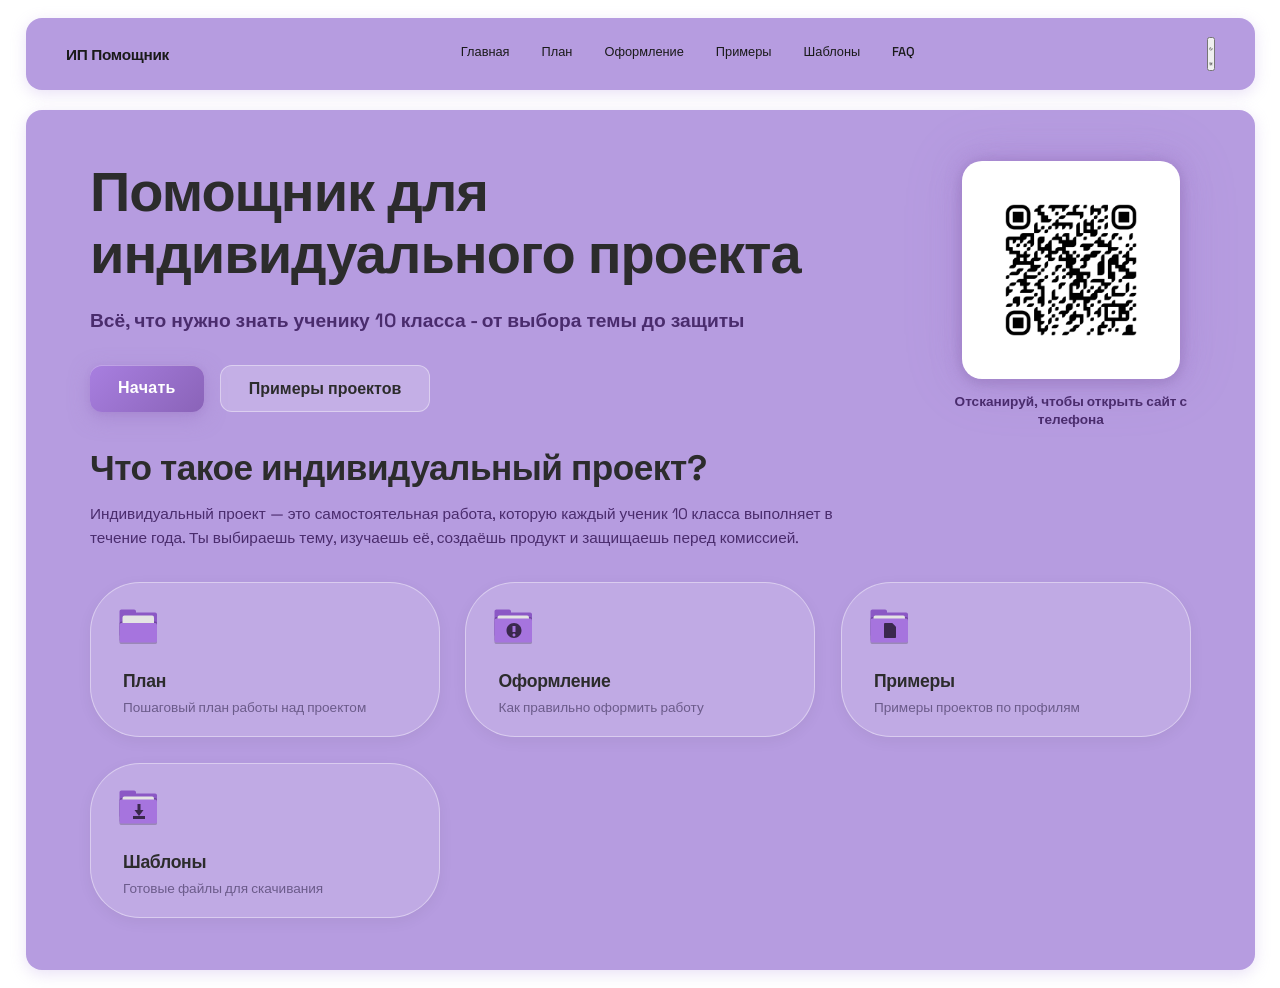
==== commit 8dbfdd86: "Update index.html сменил тему" ====
--- a/index.html
+++ b/index.html
@@ -3,17 +3,24 @@
 <head>
     <meta charset="UTF-8">
     <meta name="viewport" content="width=device-width, initial-scale=1.0">
-    <title>ИП Помощник - Оформление</title>
+    <title>ИП Помощник - Главная</title>
     <link rel="preconnect" href="https://fonts.googleapis.com">
     <link rel="preconnect" href="https://fonts.gstatic.com" crossorigin>
     <link href="https://fonts.googleapis.com/css2?family=Space+Grotesk:wght@400;500;600;700&display=swap" rel="stylesheet">
     <link rel="stylesheet" href="style.css">
+    <script>
+        // Если пользователь уже видел анимацию в этой сессии — отключаем её
+        if (sessionStorage.getItem('homeAnimated') === 'yes') {
+            document.documentElement.classList.add('no-animation');
+        } else {
+            sessionStorage.setItem('homeAnimated', 'yes');
+        }
+    </script>
 </head>
-<body>
+<body class="home-page">
 
     <div class="app-wrapper">
         
-        <!-- Шапка сайта -->
         <header class="header-card">
     <a href="about.html" class="logo">ИП Помощник</a>
     <nav class="navigation">
@@ -42,152 +49,104 @@
     </button>
 </header>
 
-        <!-- Основной контент -->
         <main class="content-card">
             
-            <!-- Верхний блок: Заголовок + Плашка с требованиями -->
-            <div class="oformlenie-hero">
-                <div class="oformlenie-title">
-                    <h1>Как оформить индивидуальный проект</h1>
-                    <p class="subtitle">Основные правила оформления работы</p>
+            <div class="hero-section">
+                <div class="hero-text">
+                    <h1>Помощник для индивидуального проекта</h1>
+                    <p class="subtitle">Всё, что нужно знать ученику 10 класса - от выбора темы до защиты</p>
+                    <div class="buttons-group">
+                        <a href="plan.html" class="btn btn-primary">Начать</a>
+                        <a href="primery.html" class="btn btn-secondary">Примеры проектов</a>
+                    </div>
                 </div>
                 
-                <!-- Плашка с требованиями -->
-                <aside class="requirements-card">
-                    <h3>Требования к оформлению</h3>
-                    <ul>
-                        <li>Шрифт — Times New Roman, 14 pt</li>
-                        <li>Интервал — 1,5</li>
-                        <li>Поля — 2 см со всех сторон</li>
-                        <li>Объём — 10–15 страниц без приложений</li>
-                        <li>Номера страниц — внизу по центру</li>
-                        <li>Заголовки — Полужирные, с новой страницы</li>
-                    </ul>
-                </aside>
+                <div class="hero-square">
+                    <div class="qr-container">
+                        <img src="files/qr.png" alt="QR-код сайта" class="qr-image">
+                    </div>
+                    <p class="square-text">Отсканируй, чтобы открыть сайт с телефона</p>
+                </div>
             </div>
 
-            <!-- Секции (карточки) -->
-            <div class="sections-list">
+            <div class="info-section">
+                <h2>Что такое индивидуальный проект?</h2>
+                <p>Индивидуальный проект — это самостоятельная работа, которую каждый ученик 10 класса выполняет в течение года. Ты выбираешь тему, изучаешь её, создаёшь продукт и защищаешь перед комиссией.</p>
+            </div>
 
-                <!-- 1. Титульный лист -->
-                <div class="info-card">
-                    <h3>Титульный лист</h3>
-                    <ul>
-                        <li>Первая страница работы</li>
-                        <li>Указывается: школа, тема, ФИО автора, класс, ФИО руководителя</li>
-                        <li>Город и год — внизу</li>
-                        <li>Тема пишется без слова «тема»</li>
-                        <li>Оформляется по образцу</li>
-                    </ul>
-                </div>
+            <div class="grid-container home-grid">
+                
+                <a href="plan.html" class="card home-card">
+                    <div class="card-icon">
+                        <svg viewBox="0 0 32 32" xmlns="http://www.w3.org/2000/svg">
+                            <rect style="opacity:0.2" width="25" height="13" x="3" y="15" rx="1.25" ry="1.25"/>
+                            <path style="fill:#8b58c5" d="M 3,21.75 C 3,22.442 3.5575,23 4.25,23 H 26.75 C 27.442,23 28,22.442 28,21.75 V 8.25 C 28,7.5575 27.442,7 26.75,7 H 14 V 6.25 C 14,5.5575 13.443,5 12.75,5 H 4.25 C 3.5575,5 3,5.5575 3,6.25"/>
+                            <rect style="opacity:0.2" width="25" height="13" x="3" y="13" rx="1.25" ry="1.25"/>
+                            <rect style="fill:#e4e4e4" width="21" height="10" x="5" y="9" rx="1.25" ry="1.25"/>
+                            <rect style="fill:#a674de" width="25" height="13" x="3" y="14" rx="1.25" ry="1.25"/>
+                        </svg>
+                    </div>
+                    <div class="card-text">
+                        <h3>План</h3>
+                        <p>Пошаговый план работы над проектом</p>
+                    </div>
+                </a>
 
-                <!-- 2. Содержание -->
-                <div class="info-card">
-                    <h3>Содержание</h3>
-                    <ul>
-                        <li>Список всех частей работы</li>
-                        <li>У каждой части — номер страницы</li>
-                        <li>Разделы идут в том же порядке, что и в работе</li>
-                        <li>Заголовки совпадают с заголовками в тексте</li>
-                        <li>Оформляется на отдельной странице</li>
-                    </ul>
-                </div>
+                <a href="oformlenie.html" class="card home-card">
+                    <div class="card-icon">
+                        <svg viewBox="0 0 32 32" xmlns="http://www.w3.org/2000/svg">
+                            <rect style="opacity:0.2" width="25" height="16" x="3" y="12" rx="1.25" ry="1.25"/>
+                            <path style="fill:#8b58c5" d="M 3,21.75 C 3,22.442 3.5575,23 4.25,23 H 26.75 C 27.442,23 28,22.442 28,21.75 V 8.25 C 28,7.5575 27.442,7 26.75,7 H 14 V 6.25 C 14,5.5575 13.443,5 12.75,5 H 4.25 C 3.5575,5 3,5.5575 3,6.25"/>
+                            <rect style="opacity:0.2" width="25" height="16" x="3" y="10" rx="1.25" ry="1.25"/>
+                            <rect style="fill:#e4e4e4" width="21" height="10" x="5" y="9" rx="1.25" ry="1.25"/>
+                            <rect style="fill:#a674de" width="25" height="16" x="3" y="11" rx="1.25" ry="1.25"/>
+                            <path style="fill:#3a284d" d="M 16,14 C 13.239,14 11,16.239 11,19 11,21.761 13.239,24 16,24 18.761,24 21,21.761 21,19 21,16.239 18.761,14 16,14 Z M 15,16 H 17 V 20 H 15 Z M 16,21 C 16.552,21 17,21.448 17,22 17,22.552 16.552,23 16,23 15.448,23 15,22.552 15,22 15,21.448 15.448,21 16,21 Z"/>
+                        </svg>
+                    </div>
+                    <div class="card-text">
+                        <h3>Оформление</h3>
+                        <p>Как правильно оформить работу</p>
+                    </div>
+                </a>
 
-                <!-- 3. Введение -->
-                <div class="info-card">
-                    <h3>Введение</h3>
-                    <ul>
-                        <li>Почему выбрал эту тему</li>
-                        <li>Цель работы — одна</li>
-                        <li>Задачи — 3–5 шагов</li>
-                        <li>Актуальность темы</li>
-                        <li>Объём — 1–2 страницы</li>
-                    </ul>
-                </div>
+                <a href="primery.html" class="card home-card">
+                    <div class="card-icon">
+                        <svg viewBox="0 0 32 32" xmlns="http://www.w3.org/2000/svg">
+                            <rect style="opacity:0.2" width="25" height="16" x="3" y="12" rx="1.25" ry="1.25"/>
+                            <path style="fill:#8b58c5" d="M 3,21.75 C 3,22.442 3.5575,23 4.25,23 H 26.75 C 27.442,23 28,22.442 28,21.75 V 8.25 C 28,7.5575 27.442,7 26.75,7 H 14 V 6.25 C 14,5.5575 13.443,5 12.75,5 H 4.25 C 3.5575,5 3,5.5575 3,6.25"/>
+                            <rect style="opacity:0.2" width="25" height="16" x="3" y="10" rx="1.25" ry="1.25"/>
+                            <rect style="fill:#e4e4e4" width="21" height="10" x="5" y="9" rx="1.25" ry="1.25"/>
+                            <rect style="fill:#a674de" width="25" height="16" x="3" y="11" rx="1.25" ry="1.25"/>
+                            <path style="fill:#3a284d" d="M 12.75,14 C 12.334,14 12,14.334 12,14.75 V 23.25 C 12,23.666 12.334,24 12.75,24 H 19.25 C 19.666,24 20,23.666 20,23.25 V 16.5 L 17.5,14 Z"/>
+                        </svg>
+                    </div>
+                    <div class="card-text">
+                        <h3>Примеры</h3>
+                        <p>Примеры проектов по профилям</p>
+                    </div>
+                </a>
 
-                <!-- 4. Основная часть -->
-                <div class="info-card">
-                    <h3>Основная часть</h3>
-                    <ul>
-                        <li>Всё исследование по теме</li>
-                        <li>Описание того, что ты делал</li>
-                        <li>Таблицы, схемы, картинки — по необходимости</li>
-                        <li>Каждая глава с новой страницы</li>
-                        <li>Самый большой раздел работы</li>
-                    </ul>
-                </div>
-
-                <!-- 5. Заключение -->
-                <div class="info-card">
-                    <h3>Заключение</h3>
-                    <ul>
-                        <li>Что получилось в итоге</li>
-                        <li>Достиг ли ты цели</li>
-                        <li>Какие выводы сделал</li>
-                        <li>Где можно применить результат</li>
-                        <li>Объём — 1–2 страницы</li>
-                    </ul>
-                </div>
-
-                <!-- 6. Список литературы -->
-                <div class="info-card">
-                    <h3>Список литературы</h3>
-                    <ul>
-                        <li>Все источники, которые использовал</li>
-                        <li>Оформляются по порядку</li>
-                        <li>Указывается: автор, название, год, издательство</li>
-                        <li>Сайты — с полной ссылкой</li>
-                        <li>Нумерация по алфавиту или по порядку упоминания</li>
-                    </ul>
-                </div>
-
-                <!-- 7. Приложения -->
-                <div class="info-card">
-                    <h3>Приложения</h3>
-                    <ul>
-                        <li>Картинки, таблицы, схемы, фото продукта</li>
-                        <li>Каждое приложение с номером: «Приложение 1»</li>
-                        <li>Ссылка на приложение в тексте работы</li>
-                        <li>Идут после списка литературы</li>
-                        <li>Не входят в общий объём работы</li>
-                    </ul>
-                </div>
+                <a href="templates.html" class="card home-card">
+                    <div class="card-icon">
+                        <svg viewBox="0 0 32 32" xmlns="http://www.w3.org/2000/svg">
+                            <rect style="opacity:0.2" width="25" height="16" x="3" y="12" rx="1.25" ry="1.25"/>
+                            <path style="fill:#8b58c5" d="M 3,21.75 C 3,22.442 3.5575,23 4.25,23 H 26.75 C 27.442,23 28,22.442 28,21.75 V 8.25 C 28,7.5575 27.442,7 26.75,7 H 14 V 6.25 C 14,5.5575 13.443,5 12.75,5 H 4.25 C 3.5575,5 3,5.5575 3,6.25"/>
+                            <rect style="opacity:0.2" width="25" height="16" x="3" y="10" rx="1.25" ry="1.25"/>
+                            <rect style="fill:#e4e4e4" width="21" height="10" x="5" y="9" rx="1.25" ry="1.25"/>
+                            <rect style="fill:#a674de" width="25" height="16" x="3" y="11" rx="1.25" ry="1.25"/>
+                            <path style="fill:#3a284d" d="M 15,14 V 18 H 13 L 16,22 19,18 H 17 V 14 Z M 12,22 V 24 H 20 V 22 Z"/>
+                        </svg>
+                    </div>
+                    <div class="card-text">
+                        <h3>Шаблоны</h3>
+                        <p>Готовые файлы для скачивания</p>
+                    </div>
+                </a>
 
             </div>
-
-            <!-- Нижняя панель: кнопки -->
-            <div class="bottom-actions">
-                
-                <!-- Кнопка скачать шаблон (слева) -->
-                <a href="templates.html" class="btn-download-template">
-                    Скачать шаблон титульного листа
-                </a>
-
-                <!-- Кнопка наверх (справа) -->
-                <button class="btn-scroll-top" id="scrollTopBtn" title="Наверх">
-                    <svg viewBox="0 0 24 24" fill="none" stroke="currentColor" stroke-width="2.5" stroke-linecap="round" stroke-linejoin="round">
-                        <line x1="12" y1="19" x2="12" y2="5"></line>
-                        <polyline points="5 12 12 5 19 12"></polyline>
-                    </svg>
-                </button>
-
-            </div>
-
         </main>
     </div>
-
-    <script>
-        // Кнопка "Наверх"
-        const scrollTopBtn = document.getElementById('scrollTopBtn');
-        
-        scrollTopBtn.addEventListener('click', () => {
-            window.scrollTo({
-                top: 0,
-                behavior: 'smooth'
-            });
-        });
-    </script>
-    <script>
+<script>
     (function() {
         var themeToggle = document.getElementById('themeToggle');
         var currentTheme = localStorage.getItem('theme') || 'light';
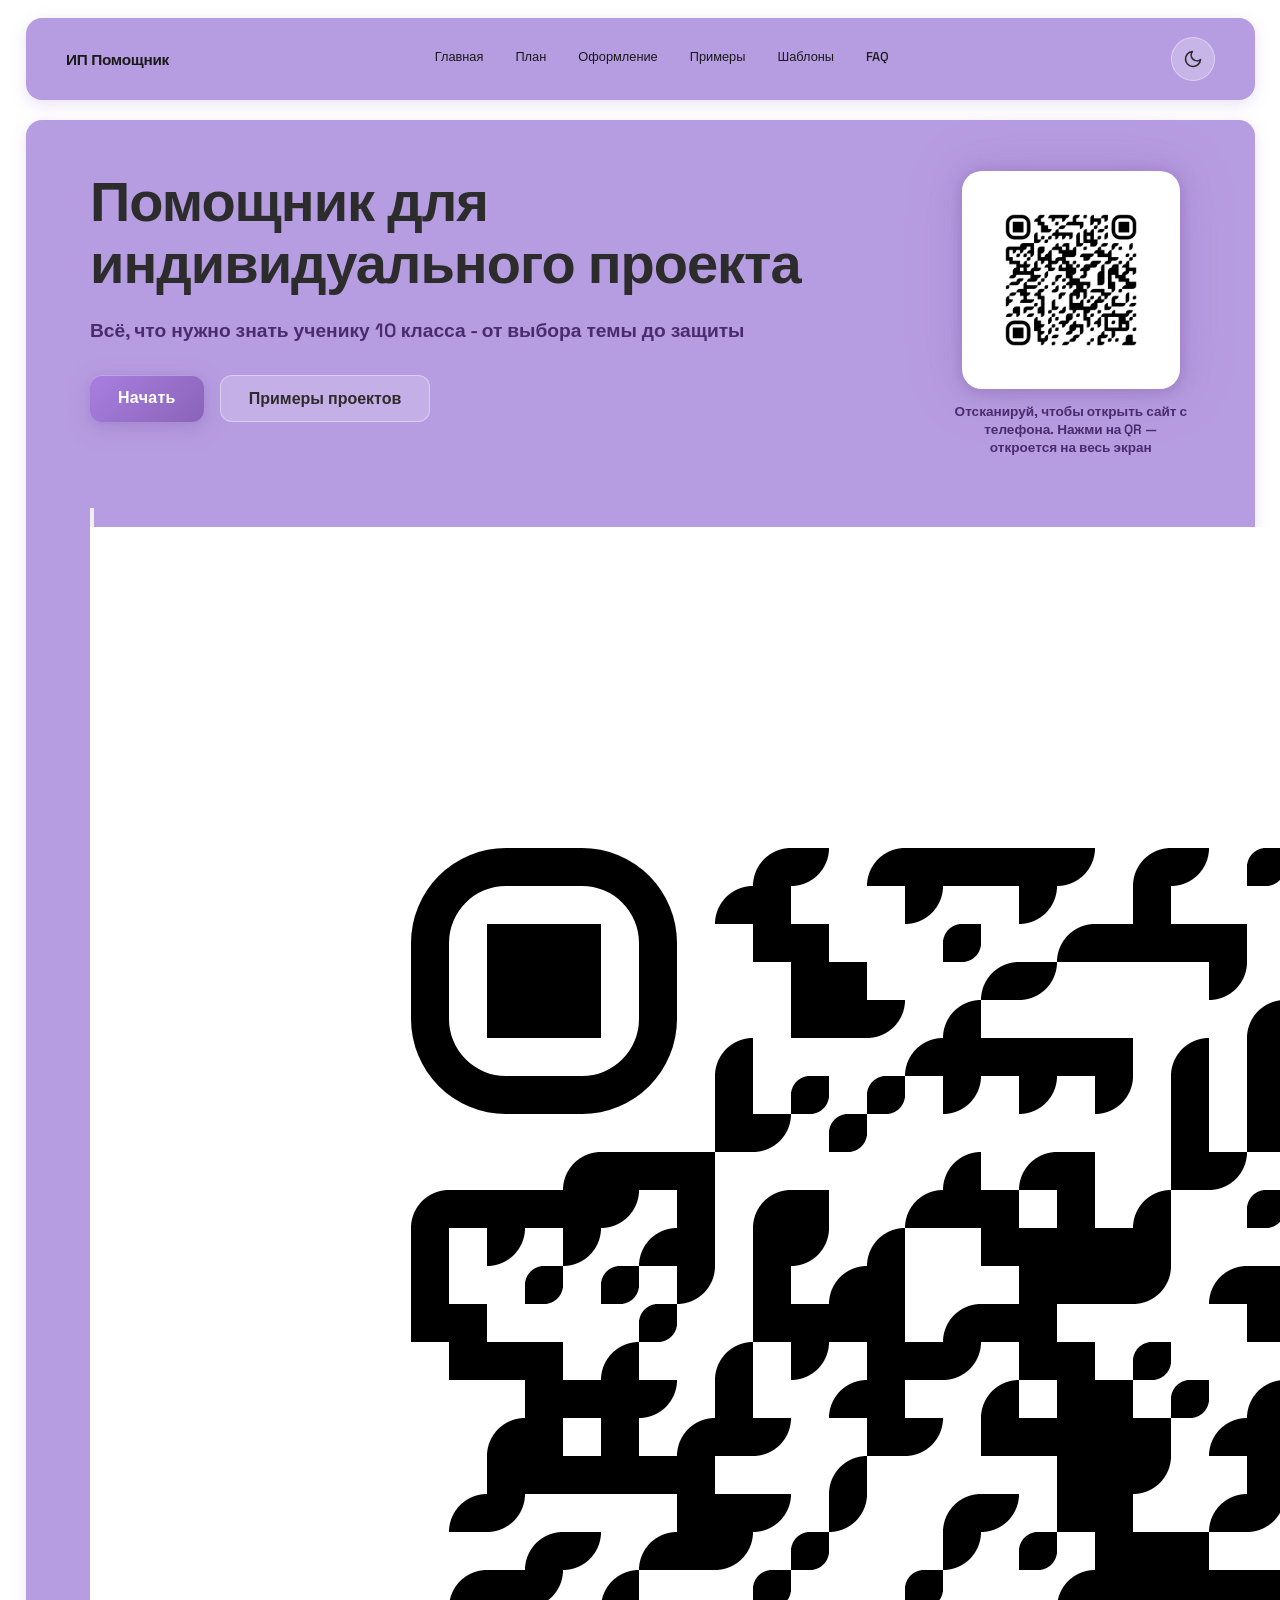
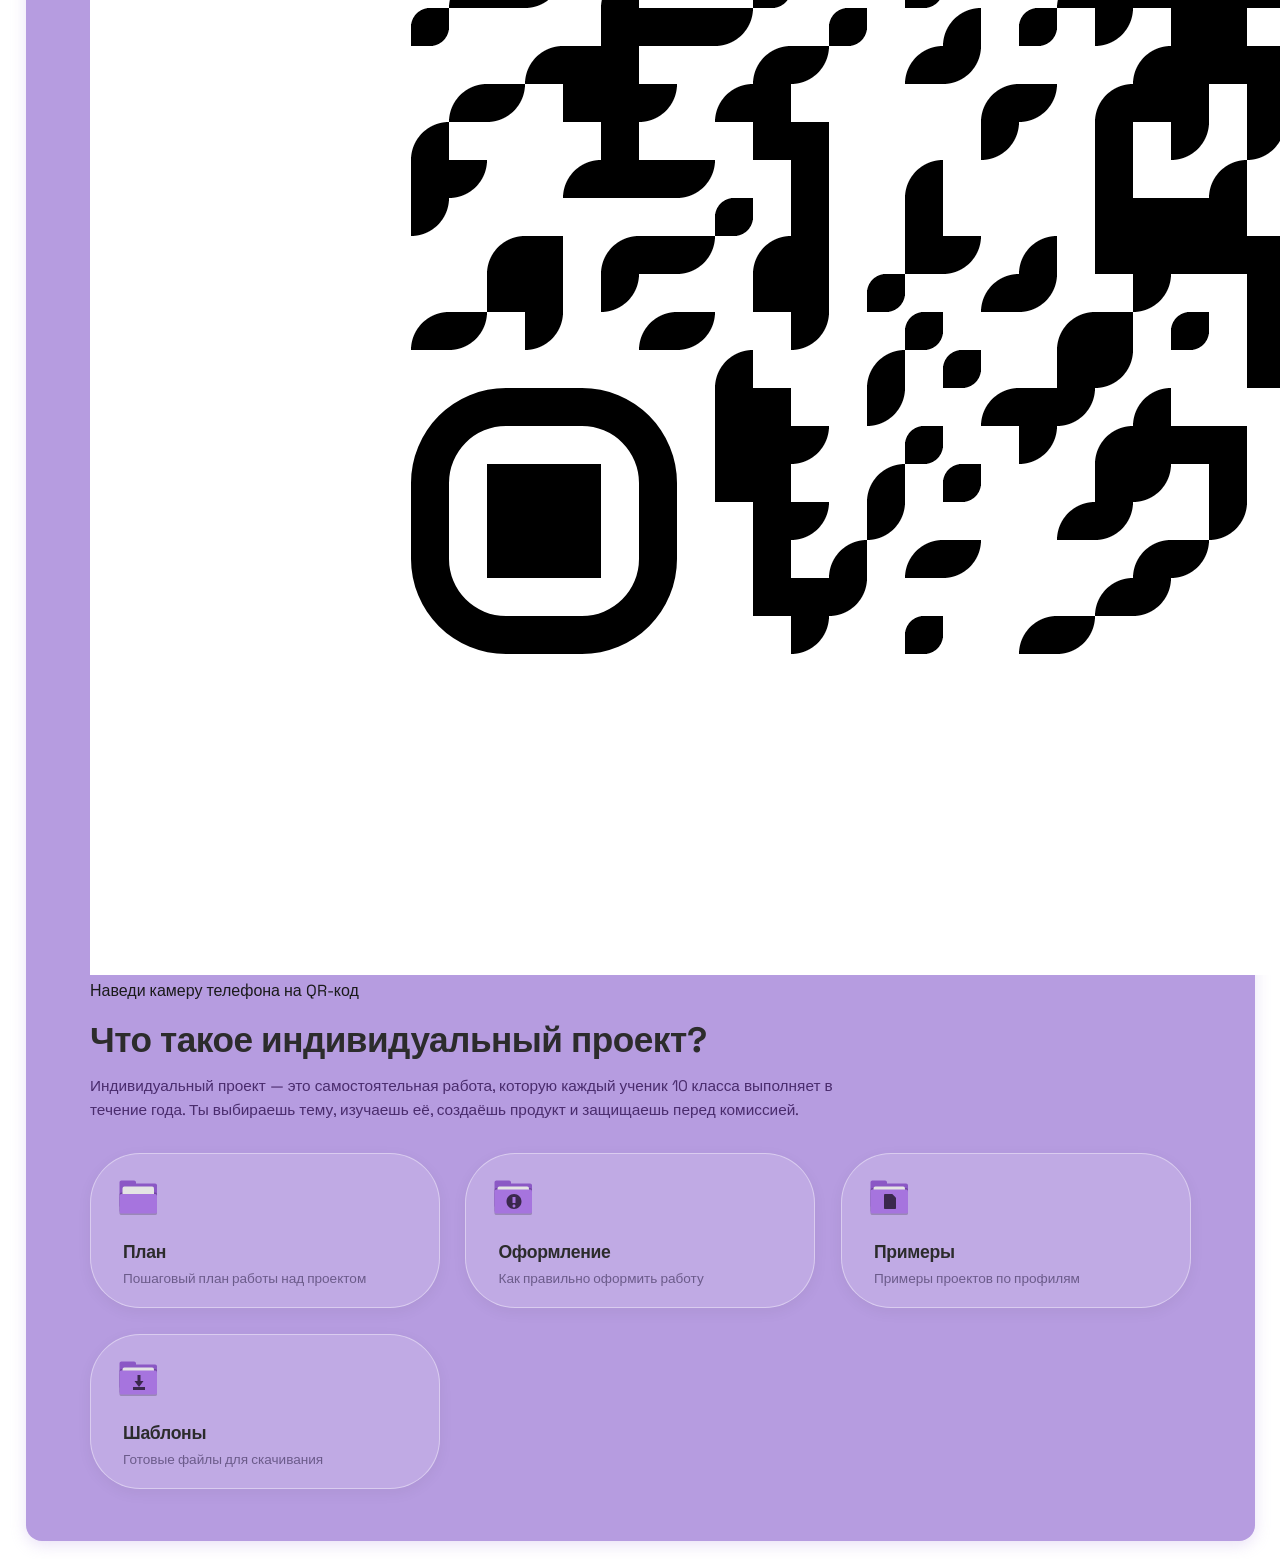
==== commit 80cc5e6f: "Update index.html Добавил окно кьюаркода" ====
--- a/index.html
+++ b/index.html
@@ -62,10 +62,24 @@
                 </div>
                 
                 <div class="hero-square">
-                    <div class="qr-container">
+                    <div class="qr-container" id="qrOpen" role="button" tabindex="0" aria-label="Открыть QR-код на весь экран">
                         <img src="files/qr.png" alt="QR-код сайта" class="qr-image">
                     </div>
-                    <p class="square-text">Отсканируй, чтобы открыть сайт с телефона</p>
+                    <p class="square-text">Отсканируй, чтобы открыть сайт с телефона. Нажми на QR — откроется на весь экран</p>
+                </div>
+
+                <!-- Модальное окно с QR-кодом на весь экран -->
+                <div class="qr-modal" id="qrModal" aria-hidden="true">
+                    <button class="qr-modal-close" id="qrClose" aria-label="Закрыть">
+                        <svg viewBox="0 0 24 24" fill="none" stroke="currentColor" stroke-width="2.5" stroke-linecap="round" stroke-linejoin="round">
+                            <line x1="18" y1="6" x2="6" y2="18"></line>
+                            <line x1="6" y1="6" x2="18" y2="18"></line>
+                        </svg>
+                    </button>
+                    <div class="qr-modal-content">
+                        <img src="files/qr.png" alt="QR-код сайта — большой" class="qr-modal-image">
+                        <p class="qr-modal-text">Наведи камеру телефона на QR-код</p>
+                    </div>
                 </div>
             </div>
 
@@ -164,5 +178,59 @@
     })();
 </script>
 
+
+<script>
+    // =====================================================
+    // МОДАЛЬНОЕ ОКНО С QR-КОДОМ НА ВЕСЬ ЭКРАН
+    // =====================================================
+    (function() {
+        var qrOpen = document.getElementById('qrOpen');
+        var qrModal = document.getElementById('qrModal');
+        var qrClose = document.getElementById('qrClose');
+
+        // Открыть по клику на рамку с QR
+        qrOpen.addEventListener('click', function() {
+            qrModal.classList.add('active');
+            qrModal.setAttribute('aria-hidden', 'false');
+            document.body.style.overflow = 'hidden'; // Запрещаем прокрутку фона
+        });
+
+        // Открыть по Enter / Space (для доступности)
+        qrOpen.addEventListener('keydown', function(e) {
+            if (e.key === 'Enter' || e.key === ' ') {
+                e.preventDefault();
+                qrModal.classList.add('active');
+                qrModal.setAttribute('aria-hidden', 'false');
+                document.body.style.overflow = 'hidden';
+            }
+        });
+
+        // Закрыть по клику на крестик
+        qrClose.addEventListener('click', function() {
+            qrModal.classList.remove('active');
+            qrModal.setAttribute('aria-hidden', 'true');
+            document.body.style.overflow = '';
+        });
+
+        // Закрыть по клику на тёмный фон вокруг картинки
+        qrModal.addEventListener('click', function(e) {
+            if (e.target === qrModal) {
+                qrModal.classList.remove('active');
+                qrModal.setAttribute('aria-hidden', 'true');
+                document.body.style.overflow = '';
+            }
+        });
+
+        // Закрыть по клавише Esc
+        document.addEventListener('keydown', function(e) {
+            if (e.key === 'Escape' && qrModal.classList.contains('active')) {
+                qrModal.classList.remove('active');
+                qrModal.setAttribute('aria-hidden', 'true');
+                document.body.style.overflow = '';
+            }
+        });
+    })();
+</script>
+
 </body>
 </html>
--- a/style.css
+++ b/style.css
@@ -1064,6 +1064,11 @@
 /* ============================================================
    АНИМАЦИЯ ТОЛЬКО ДЛЯ ГЛАВНОЙ СТРАНИЦЫ
    ============================================================ */
+/* ============================================================
+   АНИМАЦИЯ ТОЛЬКО ДЛЯ ГЛАВНОЙ СТРАНИЦЫ
+   Срабатывает один раз за сессию. При повторных заходах — выключена.
+   ============================================================ */
+
 @keyframes materializeUp {
     0% {
         opacity: 0;
@@ -1094,53 +1099,42 @@
     }
 }
 
-.home-page .header-card {
+/* --- Анимации работают ТОЛЬКО когда НЕТ класса .no-animation --- */
+
+html:not(.no-animation) .home-page .header-card {
     animation: headerExpand 0.9s cubic-bezier(0.22, 1, 0.36, 1) 0.1s both;
 }
 
-.home-page .content-card {
+html:not(.no-animation) .home-page .content-card {
     animation: materializeUp 1s cubic-bezier(0.22, 1, 0.36, 1) 0.35s both;
 }
 
-.home-page .hero-text h1 {
+html:not(.no-animation) .home-page .hero-text h1 {
     animation: materializeUp 0.9s cubic-bezier(0.22, 1, 0.36, 1) 0.55s both;
 }
 
-.home-page .hero-text .subtitle {
+html:not(.no-animation) .home-page .hero-text .subtitle {
     animation: materializeUp 0.9s cubic-bezier(0.22, 1, 0.36, 1) 0.7s both;
 }
 
-.home-page .buttons-group {
+html:not(.no-animation) .home-page .buttons-group {
     animation: materializeUp 0.9s cubic-bezier(0.22, 1, 0.36, 1) 0.85s both;
 }
 
-.home-page .hero-square {
+html:not(.no-animation) .home-page .hero-square {
     animation: materializeUp 1s cubic-bezier(0.22, 1, 0.36, 1) 0.6s both;
 }
 
-.home-page .info-section {
+html:not(.no-animation) .home-page .info-section {
     animation: materializeUp 0.9s cubic-bezier(0.22, 1, 0.36, 1) 1s both;
 }
 
-/* Анимируем всю сетку плашек целиком, а не каждую отдельно */
-.home-page .home-grid {
+/* Плашки — вся сетка целиком, а не каждая отдельно */
+html:not(.no-animation) .home-page .home-grid {
     animation: materializeUp 1s cubic-bezier(0.22, 1, 0.36, 1) 1.15s both;
 }
-/* Отключаем анимацию, если пользователь уже видел её в этой сессии */
-html.no-animation .home-page .header-card,
-html.no-animation .home-page .content-card,
-html.no-animation .home-page .hero-text h1,
-html.no-animation .home-page .hero-text .subtitle,
-html.no-animation .home-page .buttons-group,
-html.no-animation .home-page .hero-square,
-html.no-animation .home-page .info-section,
-html.no-animation .home-page .home-card {
-    animation: none !important;
-    opacity: 1 !important;
-    transform: none !important;
-    filter: none !important;
-}
-
+
+/* --- Если у пользователя отключены анимации в системе --- */
 @media (prefers-reduced-motion: reduce) {
     .home-page * {
         animation: none !important;
@@ -1867,3 +1861,397 @@
     height: 38px;
     border-radius: 
 }
+
+
+/* ============================================================
+   ПЕРЕКЛЮЧАТЕЛЬ ТЕМЫ (кнопка в шапке)
+   ============================================================ */
+
+.theme-toggle {
+    width: 44px;
+    height: 44px;
+    border-radius: 50%;
+    background-color: rgba(255, 255, 255, 0.25);
+    border: 1px solid rgba(255, 255, 255, 0.4);
+    display: flex;
+    align-items: center;
+    justify-content: center;
+    cursor: pointer;
+    flex-shrink: 0;
+    transition: background-color 0.25s ease, transform 0.25s ease;
+    margin-left: 1rem;
+}
+
+.theme-toggle:hover {
+    background-color: rgba(255, 255, 255, 0.45);
+    transform: scale(1.08);
+}
+
+.theme-toggle svg {
+    width: 20px;
+    height: 20px;
+    stroke: #2c2c2c;
+    transition: opacity 0.3s ease, transform 0.3s ease;
+}
+
+/* В светлой теме показываем луну, в тёмной — солнце */
+.theme-toggle .icon-sun {
+    display: none;
+}
+
+[data-theme="dark"] .theme-toggle .icon-moon {
+    display: none;
+}
+
+[data-theme="dark"] .theme-toggle .icon-sun {
+    display: block;
+}
+
+/* ============================================================
+   ТЁМНАЯ ТЕМА
+   Применяется, когда у <html> атрибут data-theme="dark"
+   ============================================================ */
+
+/* --- Основной фон и текст --- */
+[data-theme="dark"] body {
+    background-color: #12101A; /* Глубокий тёмный фон */
+    color: #E8E2F3;            /* Светло-сиреневый текст */
+}
+
+/* --- Шапка и контент --- */
+[data-theme="dark"] .header-card,
+[data-theme="dark"] .content-card {
+    background-color: #1F1B2E;
+    box-shadow: 0 4px 20px rgba(0, 0, 0, 0.4);
+}
+
+/* --- Навигация --- */
+[data-theme="dark"] .logo,
+[data-theme="dark"] .navigation a {
+    color: #E8E2F3;
+}
+
+[data-theme="dark"] .navigation a:hover {
+    border-bottom-color: rgba(232, 226, 243, 0.4);
+}
+
+[data-theme="dark"] .navigation a.active {
+    border-bottom-color: #B98FE8;
+}
+
+/* --- Кнопка переключателя --- */
+[data-theme="dark"] .theme-toggle {
+    background-color: rgba(255, 255, 255, 0.1);
+    border-color: rgba(255, 255, 255, 0.2);
+}
+
+[data-theme="dark"] .theme-toggle:hover {
+    background-color: rgba(255, 255, 255, 0.2);
+}
+
+[data-theme="dark"] .theme-toggle svg {
+    stroke: #E8E2F3;
+}
+
+/* --- Главная: заголовки --- */
+[data-theme="dark"] .hero-text h1,
+[data-theme="dark"] .page-header h1,
+[data-theme="dark"] .info-section h2,
+[data-theme="dark"] .oformlenie-title h1 {
+    color: #FFFFFF;
+}
+
+[data-theme="dark"] .hero-text .subtitle,
+[data-theme="dark"] .page-header .subtitle,
+[data-theme="dark"] .info-section p,
+[data-theme="dark"] .oformlenie-title .subtitle,
+[data-theme="dark"] .square-text {
+    color: #C4B5DC;
+}
+
+/* --- Кнопки --- */
+[data-theme="dark"] .btn-secondary {
+    background-color: rgba(255, 255, 255, 0.08);
+    color: #E8E2F3;
+    border-color: rgba(255, 255, 255, 0.2);
+}
+
+[data-theme="dark"] .btn-secondary:hover {
+    background-color: rgba(255, 255, 255, 0.15);
+}
+
+/* --- QR-код (оставляем белый контейнер — чтобы код читался) --- */
+[data-theme="dark"] .qr-container {
+    background-color: #FFFFFF;
+}
+
+/* --- Плашки на главной --- */
+[data-theme="dark"] .home-card {
+    background-color: #282341;
+    border-color: rgba(255, 255, 255, 0.1);
+    box-shadow: 0 4px 15px rgba(0, 0, 0, 0.3);
+}
+
+[data-theme="dark"] .home-card:hover {
+    background-color: #322B4F;
+    box-shadow: 0 8px 25px rgba(158, 123, 199, 0.35);
+}
+
+[data-theme="dark"] .home-card .card-text h3 {
+    color: #FFFFFF;
+}
+
+[data-theme="dark"] .home-card .card-text p {
+    color: #A99BC4;
+}
+
+/* --- Карточки-таблетки (страница шаблонов) --- */
+[data-theme="dark"] .card {
+    background-color: rgba(255, 255, 255, 0.06);
+    border-color: rgba(255, 255, 255, 0.15);
+}
+
+[data-theme="dark"] .card:hover {
+    background-color: rgba(255, 255, 255, 0.12);
+    border-color: rgba(255, 255, 255, 0.3);
+}
+
+[data-theme="dark"] .card-text h3 {
+    color: #FFFFFF;
+}
+
+[data-theme="dark"] .card-text p {
+    color: #A99BC4;
+}
+
+/* --- Страница плана --- */
+[data-theme="dark"] .step-btn {
+    background-color: rgba(255, 255, 255, 0.08);
+    color: #C4B5DC;
+}
+
+[data-theme="dark"] .step-btn:hover {
+    background-color: rgba(255, 255, 255, 0.15);
+}
+
+[data-theme="dark"] .step-btn.active {
+    background-color: #B98FE8;
+    color: #1F1B2E;
+}
+
+[data-theme="dark"] .step-card {
+    background-color: #282341;
+    box-shadow: 0 8px 30px rgba(0, 0, 0, 0.4);
+}
+
+[data-theme="dark"] .step-title {
+    color: #FFFFFF;
+}
+
+[data-theme="dark"] .step-subtitle {
+    color: #A99BC4;
+}
+
+[data-theme="dark"] .step-content {
+    color: #C4B5DC;
+}
+
+[data-theme="dark"] .step-content strong {
+    color: #FFFFFF;
+}
+
+/* --- Страница оформления --- */
+[data-theme="dark"] .requirements-card,
+[data-theme="dark"] .info-card {
+    background-color: #282341;
+    box-shadow: 0 6px 20px rgba(0, 0, 0, 0.35);
+}
+
+[data-theme="dark"] .requirements-card h3,
+[data-theme="dark"] .info-card h3 {
+    color: #D4B8F5;
+}
+
+[data-theme="dark"] .requirements-card ul li,
+[data-theme="dark"] .info-card ul li {
+    color: #C4B5DC;
+}
+
+[data-theme="dark"] .info-card ul li strong {
+    color: #D4B8F5;
+}
+
+[data-theme="dark"] .info-card:hover {
+    box-shadow: 0 10px 28px rgba(158, 123, 199, 0.3);
+}
+
+/* --- Страница примеров --- */
+[data-theme="dark"] .filter-btn {
+    background-color: rgba(255, 255, 255, 0.08);
+    color: #E8E2F3;
+    border-color: rgba(255, 255, 255, 0.15);
+}
+
+[data-theme="dark"] .filter-btn:hover {
+    background-color: rgba(255, 255, 255, 0.15);
+}
+
+[data-theme="dark"] .filter-btn.active {
+    background-color: #B98FE8;
+    color: #1F1B2E;
+    border-color: #B98FE8;
+}
+
+[data-theme="dark"] .example-card {
+    background-color: #282341;
+    border-color: rgba(255, 255, 255, 0.08);
+    box-shadow: 0 6px 20px rgba(0, 0, 0, 0.3);
+}
+
+[data-theme="dark"] .example-card:hover {
+    box-shadow: 0 12px 30px rgba(158, 123, 199, 0.3);
+}
+
+[data-theme="dark"] .example-card h3 {
+    color: #FFFFFF;
+}
+
+[data-theme="dark"] .example-preview {
+    color: #A99BC4;
+}
+
+[data-theme="dark"] .example-tag {
+    background-color: #3D2F5C;
+    color: #D4B8F5;
+}
+
+[data-theme="dark"] .example-section p,
+[data-theme="dark"] .example-section ul li {
+    color: #C4B5DC;
+}
+
+[data-theme="dark"] .example-section {
+    border-bottom-color: rgba(158, 123, 199, 0.2);
+}
+
+[data-theme="dark"] .example-footer span {
+    background-color: #3D2F5C;
+    color: #D4B8F5;
+}
+
+/* --- Особая плашка «Мой проект» --- */
+[data-theme="dark"] .my-project-card {
+    background: linear-gradient(135deg, #2A2440 0%, #1F1B2E 100%);
+    border-color: #9E7BC7;
+    box-shadow:
+        0 8px 25px rgba(0, 0, 0, 0.4),
+        0 0 40px rgba(158, 123, 199, 0.2);
+}
+
+[data-theme="dark"] .my-project-card h3 {
+    color: #FFFFFF;
+}
+
+[data-theme="dark"] .my-project-preview {
+    color: #A99BC4;
+}
+
+[data-theme="dark"] .my-project-note {
+    background-color: #322B4F;
+    color: #C4B5DC;
+}
+
+[data-theme="dark"] .my-project-note strong {
+    color: #D4B8F5;
+}
+
+[data-theme="dark"] .file-card {
+    background-color: #282341;
+    border-color: rgba(158, 123, 199, 0.25);
+}
+
+[data-theme="dark"] .file-card:hover {
+    background-color: #322B4F;
+    border-color: #9E7BC7;
+}
+
+[data-theme="dark"] .file-icon {
+    background: linear-gradient(135deg, #3D2F5C 0%, #4A3A6B 100%);
+}
+
+[data-theme="dark"] .file-info h4 {
+    color: #FFFFFF;
+}
+
+[data-theme="dark"] .file-info p {
+    color: #A99BC4;
+}
+
+/* --- Страница FAQ --- */
+[data-theme="dark"] .faq-item {
+    background-color: #282341;
+    border-color: rgba(255, 255, 255, 0.08);
+    box-shadow: 0 4px 15px rgba(0, 0, 0, 0.3);
+}
+
+[data-theme="dark"] .faq-item:hover {
+    box-shadow: 0 8px 22px rgba(158, 123, 199, 0.25);
+}
+
+[data-theme="dark"] .faq-question {
+    color: #FFFFFF;
+}
+
+[data-theme="dark"] .faq-question:hover {
+    color: #D4B8F5;
+}
+
+[data-theme="dark"] .faq-icon {
+    background-color: #3D2F5C;
+}
+
+[data-theme="dark"] .faq-icon svg {
+    stroke: #D4B8F5;
+}
+
+[data-theme="dark"] .faq-item.open .faq-icon {
+    background-color: #B98FE8;
+}
+
+[data-theme="dark"] .faq-item.open .faq-icon svg {
+    stroke: #1F1B2E;
+}
+
+[data-theme="dark"] .faq-answer p {
+    color: #C4B5DC;
+    border-top-color: rgba(158, 123, 199, 0.2);
+}
+
+/* --- Плавный переход между темами --- */
+html, body, .header-card, .content-card, .home-card, .card,
+.step-card, .step-btn, .info-card, .example-card, .faq-item,
+.my-project-card, .file-card, .btn, .filter-btn, .theme-toggle {
+    transition: background-color 0.35s ease,
+                color 0.35s ease,
+                border-color 0.35s ease,
+                box-shadow 0.35s ease;
+}
+
+/* --- Адаптивность кнопки в мобильной версии --- */
+@media (max-width: 900px) {
+    .theme-toggle {
+        margin-left: 0;
+    }
+}
+
+@media (max-width: 600px) {
+    .theme-toggle {
+        width: 40px;
+        height: 40px;
+    }
+
+    .theme-toggle svg {
+        width: 18px;
+        height: 18px;
+    }
+}
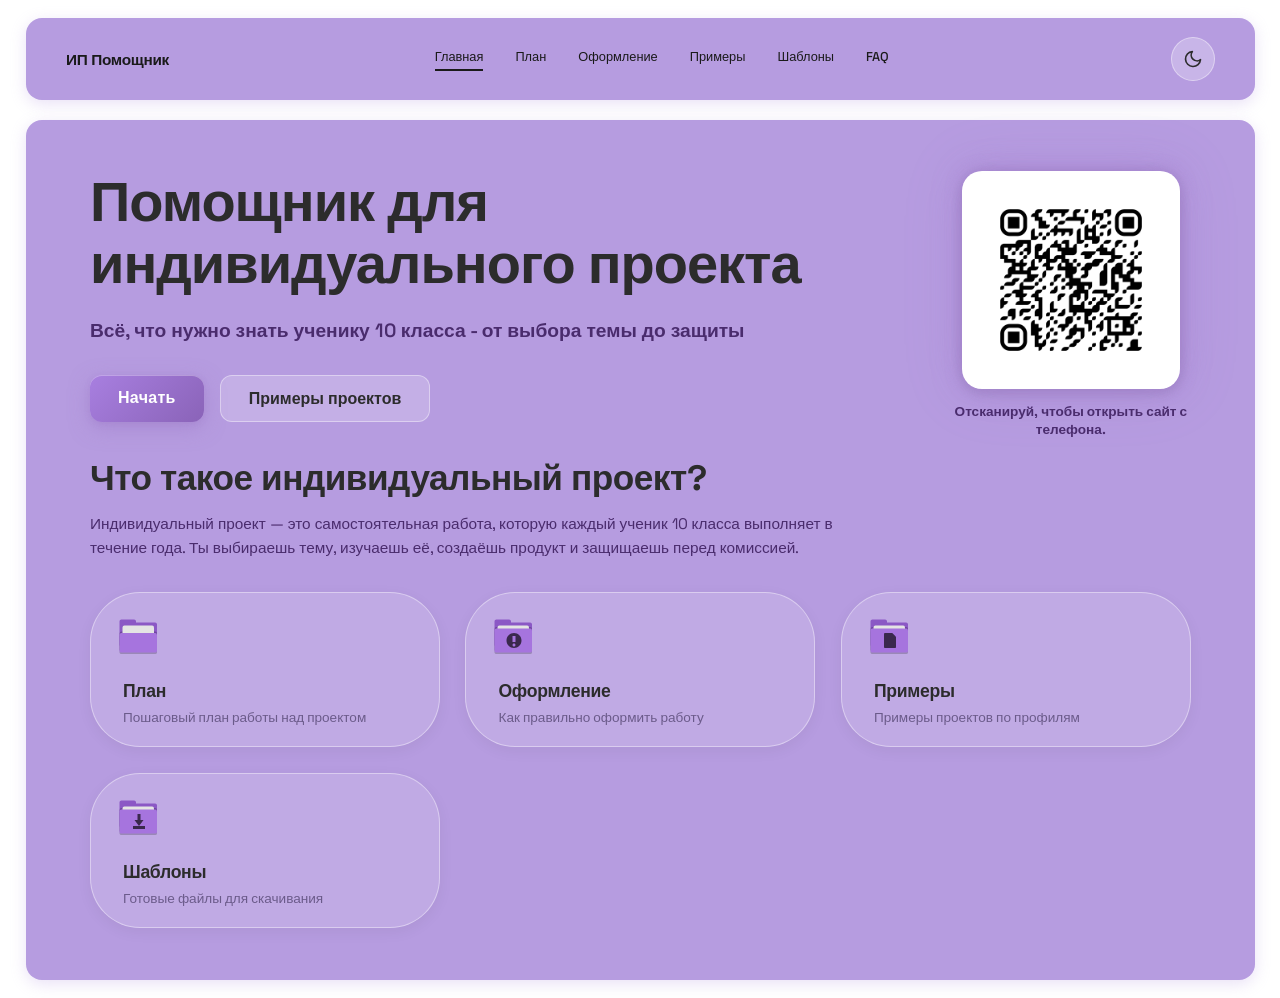
==== commit 4357bad8: "Update index.html в" ====
--- a/index.html
+++ b/index.html
@@ -24,7 +24,7 @@
         <header class="header-card">
     <a href="about.html" class="logo">ИП Помощник</a>
     <nav class="navigation">
-        <a href="index.html">Главная</a>
+        <a href="index.html" class="active">Главная</a>
         <a href="plan.html">План</a>
         <a href="oformlenie.html">Оформление</a>
         <a href="primery.html">Примеры</a>
@@ -65,7 +65,7 @@
                     <div class="qr-container" id="qrOpen" role="button" tabindex="0" aria-label="Открыть QR-код на весь экран">
                         <img src="files/qr.png" alt="QR-код сайта" class="qr-image">
                     </div>
-                    <p class="square-text">Отсканируй, чтобы открыть сайт с телефона. Нажми на QR — откроется на весь экран</p>
+                    <p class="square-text">Отсканируй, чтобы открыть сайт с телефона.</p>
                 </div>
 
                 <!-- Модальное окно с QR-кодом на весь экран -->
--- a/style.css
+++ b/style.css
@@ -229,11 +229,11 @@
 }
 
 .qr-container {
-    width: clamp(180px, 17vw, 240px);
+    width: clamp(180px, 17vw, 240px);   /* Размер рамки — как был */
     height: clamp(180px, 17vw, 240px);
     background-color: #ffffff;
     border-radius: 20px;
-    padding: 14px;
+    padding: 6px;                       /* ← Было 14px, стало 6px */
     box-sizing: border-box;
     display: flex;
     align-items: center;
@@ -2255,3 +2255,132 @@
         height: 18px;
     }
 }
+
+
+/* ============================================================
+   МОДАЛЬНОЕ ОКНО С QR-КОДОМ НА ВЕСЬ ЭКРАН
+   ============================================================ */
+
+/* Курсор-указатель на QR в рамке */
+.qr-container {
+    cursor: pointer;
+}
+
+/* Само модальное окно — изначально скрыто */
+.qr-modal {
+    position: fixed;
+    inset: 0;
+    background-color: rgba(20, 15, 35, 0.85); /* Тёмный полупрозрачный фон */
+    backdrop-filter: blur(12px);               /* Размытие фона под окном */
+    -webkit-backdrop-filter: blur(12px);       /* Для Safari */
+    display: flex;
+    align-items: center;
+    justify-content: center;
+    z-index: 9999;
+    opacity: 0;
+    visibility: hidden;
+    transition: opacity 0.35s ease, visibility 0.35s ease;
+    padding: 20px;
+}
+
+/* Когда окно открыто */
+.qr-modal.active {
+    opacity: 1;
+    visibility: visible;
+}
+
+/* Контейнер с картинкой и текстом */
+.qr-modal-content {
+    display: flex;
+    flex-direction: column;
+    align-items: center;
+    gap: 1.25rem;
+    transform: scale(0.85);
+    opacity: 0;
+    transition: transform 0.4s cubic-bezier(0.22, 1, 0.36, 1), opacity 0.4s ease;
+}
+
+.qr-modal.active .qr-modal-content {
+    transform: scale(1);
+    opacity: 1;
+}
+
+/* Сама картинка QR на весь экран */
+.qr-modal-image {
+    width: min(80vh, 80vw);       /* Не больше 80% экрана по любой стороне */
+    height: min(80vh, 80vw);
+    max-width: 700px;
+    max-height: 700px;
+    background-color: #ffffff;
+    border-radius: 24px;
+    padding: 20px;
+    box-shadow:
+        0 0 40px rgba(158, 123, 199, 0.8),
+        0 0 100px rgba(158, 123, 199, 0.5),
+        0 20px 60px rgba(0, 0, 0, 0.4);
+    object-fit: contain;
+    display: block;
+}
+
+/* Текст под QR */
+.qr-modal-text {
+    font-size: 1.05rem;
+    font-weight: 600;
+    color: #ffffff;
+    text-align: center;
+    letter-spacing: 0.3px;
+    text-shadow: 0 2px 10px rgba(0, 0, 0, 0.5);
+}
+
+/* Кнопка закрытия — крестик в правом верхнем углу */
+.qr-modal-close {
+    position: absolute;
+    top: 24px;
+    right: 24px;
+    width: 52px;
+    height: 52px;
+    border-radius: 50%;
+    background-color: rgba(255, 255, 255, 0.15);
+    border: 1px solid rgba(255, 255, 255, 0.3);
+    display: flex;
+    align-items: center;
+    justify-content: center;
+    cursor: pointer;
+    transition: background-color 0.25s ease, transform 0.25s ease;
+    z-index: 10000;
+}
+
+.qr-modal-close:hover {
+    background-color: rgba(255, 255, 255, 0.3);
+    transform: scale(1.1) rotate(90deg);
+}
+
+.qr-modal-close svg {
+    width: 24px;
+    height: 24px;
+    stroke: #ffffff;
+}
+
+/* Адаптивность — на телефонах кнопка чуть меньше */
+@media (max-width: 600px) {
+    .qr-modal-close {
+        width: 44px;
+        height: 44px;
+        top: 16px;
+        right: 16px;
+    }
+
+    .qr-modal-close svg {
+        width: 20px;
+        height: 20px;
+    }
+
+    .qr-modal-image {
+        padding: 14px;
+        border-radius: 18px;
+    }
+
+    .qr-modal-text {
+        font-size: 0.9rem;
+    }
+}
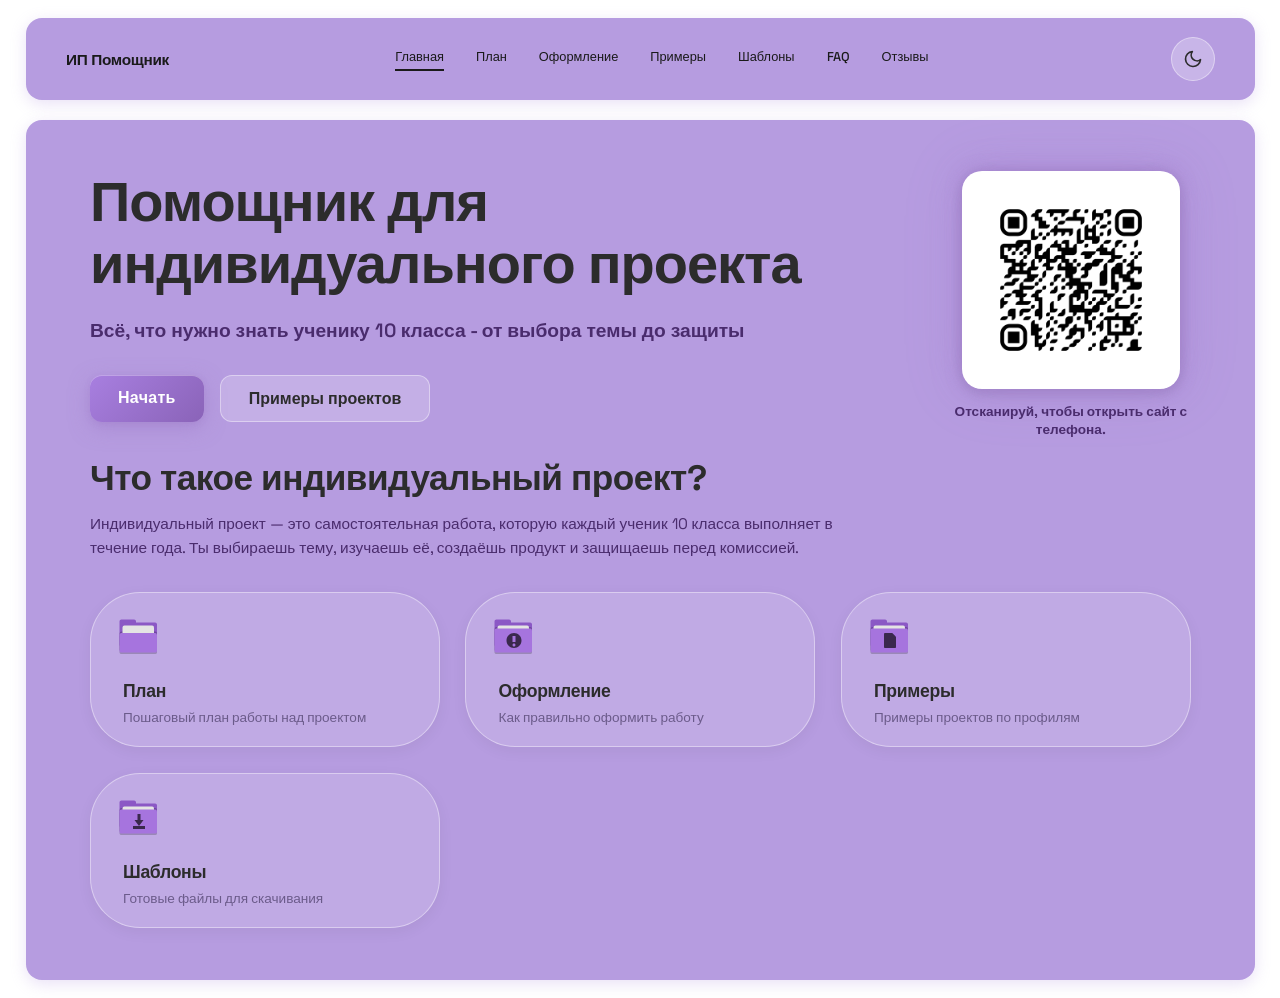
==== commit 89cbfe2e: "Update index.html м" ====
--- a/index.html
+++ b/index.html
@@ -4,6 +4,7 @@
     <meta charset="UTF-8">
     <meta name="viewport" content="width=device-width, initial-scale=1.0">
     <title>ИП Помощник - Главная</title>
+    <link rel="icon" type="image/png" href="files/favicon.png">
     <link rel="preconnect" href="https://fonts.googleapis.com">
     <link rel="preconnect" href="https://fonts.gstatic.com" crossorigin>
     <link href="https://fonts.googleapis.com/css2?family=Space+Grotesk:wght@400;500;600;700&display=swap" rel="stylesheet">
@@ -30,6 +31,7 @@
         <a href="primery.html">Примеры</a>
         <a href="templates.html">Шаблоны</a>
         <a href="faq.html">FAQ</a>
+        <a href="reviews.html">Отзывы</a>
     </nav>
     <button class="theme-toggle" id="themeToggle" title="Переключить тему">
         <svg class="icon-moon" viewBox="0 0 24 24" fill="none" stroke="currentColor" stroke-width="2" stroke-linecap="round" stroke-linejoin="round">
--- a/style.css
+++ b/style.css
@@ -1,6 +1,5 @@
 /* ============================================================
    СБРОС СТИЛЕЙ
-   Убираем у всех элементов стандартные отступы и границы.
    ============================================================ */
 * {
     margin: 0;
@@ -20,6 +19,7 @@
     justify-content: center;
     padding: 2vh 2vw;
     color: #1a1a1a;
+    caret-color: transparent;
 }
 
 /* ============================================================
@@ -79,7 +79,7 @@
     font-weight: 500;
     padding-bottom: 4px;
     border-bottom: 2px solid transparent;
-    transition: border-color 0.2s;
+    transition: border-color 0.2s, color 0.2s;
     white-space: nowrap;
 }
 
@@ -89,6 +89,46 @@
 
 .navigation a.active {
     border-bottom-color: #1a1a1a;
+}
+
+/* Кнопка переключения темы */
+.theme-toggle {
+    width: 44px;
+    height: 44px;
+    border-radius: 50%;
+    background-color: rgba(255, 255, 255, 0.25);
+    border: 1px solid rgba(255, 255, 255, 0.4);
+    display: flex;
+    align-items: center;
+    justify-content: center;
+    cursor: pointer;
+    flex-shrink: 0;
+    transition: background-color 0.25s ease, transform 0.25s ease;
+    margin-left: 1rem;
+}
+
+.theme-toggle:hover {
+    background-color: rgba(255, 255, 255, 0.45);
+    transform: scale(1.08);
+}
+
+.theme-toggle svg {
+    width: 20px;
+    height: 20px;
+    stroke: #2c2c2c;
+    transition: opacity 0.3s ease, transform 0.3s ease;
+}
+
+.theme-toggle .icon-sun {
+    display: none;
+}
+
+[data-theme="dark"] .theme-toggle .icon-moon {
+    display: none;
+}
+
+[data-theme="dark"] .theme-toggle .icon-sun {
+    display: block;
 }
 
 /* ============================================================
@@ -103,7 +143,7 @@
 }
 
 /* ============================================================
-   ГЛАВНАЯ — ВЕРХНИЙ БЛОК (Заголовок + QR)
+   ГЛАВНАЯ
    ============================================================ */
 .hero-section {
     display: flex;
@@ -135,9 +175,6 @@
     margin-bottom: 2rem;
 }
 
-/* ============================================================
-   КНОПКИ
-   ============================================================ */
 .buttons-group {
     display: flex;
     gap: 1rem;
@@ -158,7 +195,6 @@
     text-align: center;
 }
 
-/* --- Кнопка «Начать» — эффектная --- */
 .btn-primary {
     background: linear-gradient(135deg, #A87FE0 0%, #8A63B8 100%);
     color: #ffffff;
@@ -205,7 +241,6 @@
         inset 0 2px 4px rgba(0, 0, 0, 0.1);
 }
 
-/* --- Вторичная кнопка --- */
 .btn-secondary {
     background-color: rgba(255, 255, 255, 0.2);
     color: #2c2c2c;
@@ -217,9 +252,7 @@
     transform: translateY(-2px);
 }
 
-/* ============================================================
-   БЛОК С QR-КОДОМ
-   ============================================================ */
+/* QR-код */
 .hero-square {
     display: flex;
     flex-direction: column;
@@ -229,11 +262,11 @@
 }
 
 .qr-container {
-    width: clamp(180px, 17vw, 240px);   /* Размер рамки — как был */
+    width: clamp(180px, 17vw, 240px);
     height: clamp(180px, 17vw, 240px);
     background-color: #ffffff;
     border-radius: 20px;
-    padding: 6px;                       /* ← Было 14px, стало 6px */
+    padding: 6px;
     box-sizing: border-box;
     display: flex;
     align-items: center;
@@ -244,6 +277,7 @@
         0 0 60px rgba(158, 123, 199, 0.2),
         0 4px 15px rgba(0, 0, 0, 0.1);
     transition: box-shadow 0.4s ease, transform 0.4s ease;
+    cursor: pointer;
 }
 
 .qr-container:hover {
@@ -272,9 +306,97 @@
     line-height: 1.35;
 }
 
-/* ============================================================
-   БЛОК «Что такое индивидуальный проект?»
-   ============================================================ */
+/* Модальное окно QR */
+.qr-modal {
+    position: fixed;
+    inset: 0;
+    background-color: rgba(20, 15, 35, 0.85);
+    backdrop-filter: blur(12px);
+    -webkit-backdrop-filter: blur(12px);
+    display: flex;
+    align-items: center;
+    justify-content: center;
+    z-index: 9999;
+    opacity: 0;
+    visibility: hidden;
+    transition: opacity 0.35s ease, visibility 0.35s ease;
+    padding: 20px;
+}
+
+.qr-modal.active {
+    opacity: 1;
+    visibility: visible;
+}
+
+.qr-modal-content {
+    display: flex;
+    flex-direction: column;
+    align-items: center;
+    gap: 1.25rem;
+    transform: scale(0.85);
+    opacity: 0;
+    transition: transform 0.4s cubic-bezier(0.22, 1, 0.36, 1), opacity 0.4s ease;
+}
+
+.qr-modal.active .qr-modal-content {
+    transform: scale(1);
+    opacity: 1;
+}
+
+.qr-modal-image {
+    width: min(80vh, 80vw);
+    height: min(80vh, 80vw);
+    max-width: 700px;
+    max-height: 700px;
+    background-color: #ffffff;
+    border-radius: 24px;
+    padding: 20px;
+    box-shadow:
+        0 0 40px rgba(158, 123, 199, 0.8),
+        0 0 100px rgba(158, 123, 199, 0.5),
+        0 20px 60px rgba(0, 0, 0, 0.4);
+    object-fit: contain;
+    display: block;
+}
+
+.qr-modal-text {
+    font-size: 1.05rem;
+    font-weight: 600;
+    color: #ffffff;
+    text-align: center;
+    letter-spacing: 0.3px;
+    text-shadow: 0 2px 10px rgba(0, 0, 0, 0.5);
+}
+
+.qr-modal-close {
+    position: absolute;
+    top: 24px;
+    right: 24px;
+    width: 52px;
+    height: 52px;
+    border-radius: 50%;
+    background-color: rgba(255, 255, 255, 0.15);
+    border: 1px solid rgba(255, 255, 255, 0.3);
+    display: flex;
+    align-items: center;
+    justify-content: center;
+    cursor: pointer;
+    transition: background-color 0.25s ease, transform 0.25s ease;
+    z-index: 10000;
+}
+
+.qr-modal-close:hover {
+    background-color: rgba(255, 255, 255, 0.3);
+    transform: scale(1.1) rotate(90deg);
+}
+
+.qr-modal-close svg {
+    width: 24px;
+    height: 24px;
+    stroke: #ffffff;
+}
+
+/* Блок «Что такое ИП?» */
 .info-section {
     margin-bottom: 2rem;
     margin-top: -1rem;
@@ -295,9 +417,7 @@
     max-width: 800px;
 }
 
-/* ============================================================
-   ПЛАШКИ НА ГЛАВНОЙ (План, Оформление, Примеры, Шаблоны)
-   ============================================================ */
+/* Плашки на главной */
 .home-grid {
     grid-template-columns: repeat(4, 1fr);
 }
@@ -314,20 +434,13 @@
     box-shadow: 0 4px 15px rgba(0, 0, 0, 0.05);
     min-height: auto;
     gap: 0;
-    transition: transform 0.25s ease,
-                box-shadow 0.25s ease,
-                background-color 0.25s ease;
+    transition: transform 0.25s ease, box-shadow 0.25s ease, background-color 0.25s ease;
 }
 
 .home-card:hover {
     background-color: #f9f9f9;
-    transform: translateY(-5px) !important;
-    box-shadow: 0 8px 25px rgba(0, 0, 0, 0.1) !important;
-}
-
-/* При наведении отключаем анимацию появления — чтобы подъём работал */
-.home-page .home-card:hover {
-    animation: none !important;
+    transform: translateY(-5px);
+    box-shadow: 0 8px 25px rgba(0, 0, 0, 0.1);
 }
 
 .card-icon {
@@ -404,7 +517,6 @@
     width: 100%;
 }
 
-/* Карточка-«таблетка» (страница шаблонов) */
 .card {
     display: flex;
     justify-content: space-between;
@@ -471,7 +583,7 @@
 }
 
 /* ============================================================
-   СТРАНИЦА ПЛАНА (plan.html)
+   СТРАНИЦА ПЛАНА
    ============================================================ */
 .steps-navigation {
     display: flex;
@@ -577,7 +689,7 @@
 }
 
 /* ============================================================
-   СТРАНИЦА ОФОРМЛЕНИЯ (oformlenie.html)
+   СТРАНИЦА ОФОРМЛЕНИЯ
    ============================================================ */
 .oformlenie-hero {
     display: flex;
@@ -769,7 +881,7 @@
 }
 
 /* ============================================================
-   СТРАНИЦА ПРИМЕРОВ (primery.html)
+   СТРАНИЦА ПРИМЕРОВ
    ============================================================ */
 .filter-buttons {
     display: flex;
@@ -966,738 +1078,7 @@
     }
 }
 
-/* ============================================================
-   СТРАНИЦА FAQ (faq.html)
-   ============================================================ */
-.faq-list {
-    display: flex;
-    flex-direction: column;
-    gap: 1rem;
-    max-width: 900px;
-}
-
-.faq-item {
-    background-color: #ffffff;
-    border-radius: 18px;
-    box-shadow: 0 4px 15px rgba(0, 0, 0, 0.06);
-    overflow: hidden;
-    transition: box-shadow 0.3s ease, transform 0.3s ease;
-    border: 1px solid rgba(255, 255, 255, 0.5);
-}
-
-.faq-item:hover {
-    box-shadow: 0 8px 22px rgba(0, 0, 0, 0.1);
-}
-
-.faq-question {
-    width: 100%;
-    display: flex;
-    justify-content: space-between;
-    align-items: center;
-    gap: 1rem;
-    padding: 1.4rem 1.75rem;
-    background: transparent;
-    border: none;
-    cursor: pointer;
-    font-family: 'Space Grotesk', sans-serif;
-    font-size: 1.05rem;
-    font-weight: 600;
-    color: #2c2c2c;
-    text-align: left;
-    letter-spacing: -0.3px;
-    transition: color 0.2s;
-}
-
-.faq-question:hover {
-    color: #6b3fa0;
-}
-
-.faq-icon {
-    display: flex;
-    align-items: center;
-    justify-content: center;
-    width: 34px;
-    height: 34px;
-    border-radius: 50%;
-    background-color: #E6D9F5;
-    flex-shrink: 0;
-    transition: background-color 0.3s ease, transform 0.3s ease;
-}
-
-.faq-icon svg {
-    width: 16px;
-    height: 16px;
-    stroke: #6b3fa0;
-    transition: transform 0.35s ease, stroke 0.3s ease;
-}
-
-.faq-item.open .faq-icon {
-    background-color: #9E7BC7;
-}
-
-.faq-item.open .faq-icon svg {
-    stroke: #ffffff;
-    transform: rotate(135deg);
-}
-
-.faq-answer {
-    max-height: 0;
-    overflow: hidden;
-    transition: max-height 0.4s ease, padding 0.3s ease;
-    padding: 0 1.75rem;
-}
-
-.faq-item.open .faq-answer {
-    padding: 0 1.75rem 1.5rem 1.75rem;
-}
-
-.faq-answer p {
-    font-size: 0.95rem;
-    color: #4a2c6d;
-    line-height: 1.6;
-    font-weight: 400;
-    margin: 0;
-    padding-top: 1rem;
-    border-top: 1px solid rgba(158, 123, 199, 0.15);
-}
-
-/* ============================================================
-   АНИМАЦИЯ ТОЛЬКО ДЛЯ ГЛАВНОЙ СТРАНИЦЫ
-   ============================================================ */
-/* ============================================================
-   АНИМАЦИЯ ТОЛЬКО ДЛЯ ГЛАВНОЙ СТРАНИЦЫ
-   Срабатывает один раз за сессию. При повторных заходах — выключена.
-   ============================================================ */
-
-@keyframes materializeUp {
-    0% {
-        opacity: 0;
-        transform: scale(0.85) translateY(30px);
-        filter: blur(12px);
-    }
-    60% {
-        opacity: 1;
-        filter: blur(2px);
-    }
-    100% {
-        opacity: 1;
-        transform: scale(1) translateY(0);
-        filter: blur(0);
-    }
-}
-
-@keyframes headerExpand {
-    0% {
-        opacity: 0;
-        transform: scaleY(0.5);
-        filter: blur(8px);
-    }
-    100% {
-        opacity: 1;
-        transform: scaleY(1);
-        filter: blur(0);
-    }
-}
-
-/* --- Анимации работают ТОЛЬКО когда НЕТ класса .no-animation --- */
-
-html:not(.no-animation) .home-page .header-card {
-    animation: headerExpand 0.9s cubic-bezier(0.22, 1, 0.36, 1) 0.1s both;
-}
-
-html:not(.no-animation) .home-page .content-card {
-    animation: materializeUp 1s cubic-bezier(0.22, 1, 0.36, 1) 0.35s both;
-}
-
-html:not(.no-animation) .home-page .hero-text h1 {
-    animation: materializeUp 0.9s cubic-bezier(0.22, 1, 0.36, 1) 0.55s both;
-}
-
-html:not(.no-animation) .home-page .hero-text .subtitle {
-    animation: materializeUp 0.9s cubic-bezier(0.22, 1, 0.36, 1) 0.7s both;
-}
-
-html:not(.no-animation) .home-page .buttons-group {
-    animation: materializeUp 0.9s cubic-bezier(0.22, 1, 0.36, 1) 0.85s both;
-}
-
-html:not(.no-animation) .home-page .hero-square {
-    animation: materializeUp 1s cubic-bezier(0.22, 1, 0.36, 1) 0.6s both;
-}
-
-html:not(.no-animation) .home-page .info-section {
-    animation: materializeUp 0.9s cubic-bezier(0.22, 1, 0.36, 1) 1s both;
-}
-
-/* Плашки — вся сетка целиком, а не каждая отдельно */
-html:not(.no-animation) .home-page .home-grid {
-    animation: materializeUp 1s cubic-bezier(0.22, 1, 0.36, 1) 1.15s both;
-}
-
-/* --- Если у пользователя отключены анимации в системе --- */
-@media (prefers-reduced-motion: reduce) {
-    .home-page * {
-        animation: none !important;
-        transition: none !important;
-    }
-}
-
-/* ============================================================
-   АДАПТИВНОСТЬ — ПЛАНШЕТЫ (до 1100px)
-   ============================================================ */
-@media (max-width: 1100px) {
-    .home-grid {
-        grid-template-columns: repeat(2, 1fr);
-    }
-}
-
-/* ============================================================
-   АДАПТИВНОСТЬ — ПЛАНШЕТЫ И ТЕЛЕФОНЫ (до 900px)
-   ============================================================ */
-@media (max-width: 900px) {
-    .grid-container {
-        grid-template-columns: 1fr;
-    }
-
-    .hero-section {
-        flex-direction: column;
-        align-items: center;
-        text-align: center;
-    }
-
-    .hero-text {
-        min-width: 100%;
-    }
-
-    /* Скрываем QR-код на телефонах и планшетах */
-    .hero-square {
-        display: none;
-    }
-
-    .buttons-group {
-        justify-content: center;
-    }
-
-    .info-section {
-        text-align: center;
-    }
-
-    .info-section p {
-        margin: 0 auto;
-    }
-
-    .home-grid {
-        grid-template-columns: 1fr;
-    }
-
-    .step-card {
-        padding: 2rem 1.5rem;
-    }
-
-    .step-card-header {
-        flex-direction: column;
-        gap: 0.5rem;
-    }
-
-    .oformlenie-hero {
-        flex-direction: column;
-    }
-
-    .requirements-card {
-        max-width: 100%;
-        width: 100%;
-    }
-
-    .info-card {
-        padding: 1.5rem 1.5rem;
-    }
-
-    .filter-buttons {
-        gap: 0.5rem;
-    }
-
-    .filter-btn {
-        padding: 9px 16px;
-        font-size: 0.85rem;
-    }
-
-    .examples-grid {
-        grid-template-columns: 1fr;
-    }
-}
-
-/* ============================================================
-   АДАПТИВНОСТЬ — ТЕЛЕФОНЫ (до 600px)
-   ============================================================ */
-@media (max-width: 600px) {
-    body {
-        padding: 1vh 1vw;
-    }
-
-    .app-wrapper {
-        gap: 10px;
-    }
-
-    .header-card {
-        flex-direction: column;
-        padding: 1rem;
-        gap: 0.5rem;
-        border-radius: 12px;
-    }
-
-    .navigation {
-        gap: 1rem;
-    }
-
-    .content-card {
-        padding: 1.5rem 1rem;
-        border-radius: 12px;
-    }
-
-    .card {
-        padding: 0.75rem 1rem;
-        min-height: 70px;
-    }
-
-    .home-card {
-        align-items: center;
-        text-align: center;
-    }
-
-    .page-header {
-        margin-bottom: 1.5rem;
-    }
-
-    .steps-navigation {
-        gap: 0.6rem;
-        justify-content: center;
-    }
-
-    .step-btn {
-        width: 42px;
-        height: 42px;
-        font-size: 1rem;
-    }
-
-    .step-card {
-        padding: 1.5rem 1rem;
-        border-radius: 16px;
-    }
-
-    .step-title {
-        font-size: 1.3rem;
-    }
-
-    .step-subtitle {
-        font-size: 1rem;
-    }
-
-    .step-content {
-        font-size: 0.9rem;
-    }
-
-    .oformlenie-title h1 {
-        font-size: 1.8rem;
-    }
-
-    .info-card {
-        padding: 1.25rem 1rem;
-        border-radius: 16px;
-    }
-
-    .info-card h3 {
-        font-size: 1.1rem;
-    }
-
-    .info-card ul li {
-        font-size: 0.85rem;
-    }
-
-    .bottom-actions {
-        flex-direction: column;
-        align-items: stretch;
-    }
-
-    .btn-download-template {
-        text-align: center;
-    }
-
-    .btn-scroll-top {
-        align-self: flex-end;
-    }
-
-    .filter-buttons {
-        justify-content: center;
-    }
-
-    .filter-btn {
-        padding: 8px 14px;
-        font-size: 0.8rem;
-    }
-
-    .example-card {
-        padding: 1.25rem 1.25rem 1.5rem 1.25rem;
-        border-radius: 16px;
-    }
-
-    .example-card h3 {
-        font-size: 1rem;
-    }
-
-    .example-card p {
-        font-size: 0.85rem;
-    }
-
-    .faq-question {
-        padding: 1.1rem 1.25rem;
-        font-size: 0.95rem;
-        gap: 0.75rem;
-    }
-
-    .faq-icon {
-        width: 30px;
-        height: 30px;
-    }
-
-    .faq-icon svg {
-        width: 14px;
-        height: 14px;
-    }
-
-    .faq-answer {
-        padding: 0 1.25rem;
-    }
-
-    .faq-item.open .faq-answer {
-        padding: 0 1.25rem 1.25rem 1.25rem;
-    }
-
-    .faq-answer p {
-        font-size: 0.88rem;
-    }
-}
-
-
-
-/* ============================================================
-   ОСОБАЯ ПЛАШКА «МОЙ ПРОЕКТ» НА СТРАНИЦЕ ПРИМЕРОВ
-   Не участвует в фильтрации. Раскрывается по клику.
-   ============================================================ */
-
-.my-project-card {
-    background: linear-gradient(135deg, #ffffff 0%, #F3EDFA 100%);
-    border: 2px solid #9E7BC7;
-    border-radius: 24px;
-    padding: 1.75rem 2rem 1.5rem 2rem;
-    margin-bottom: 2.5rem;
-    box-shadow:
-        0 8px 25px rgba(158, 123, 199, 0.25),
-        0 0 40px rgba(158, 123, 199, 0.15);
-    cursor: pointer;
-    transition: transform 0.3s ease, box-shadow 0.3s ease;
-    position: relative;
-    overflow: hidden;
-}
-
-.my-project-card:hover {
-    transform: translateY(-3px);
-    box-shadow:
-        0 12px 35px rgba(158, 123, 199, 0.35),
-        0 0 60px rgba(158, 123, 199, 0.25);
-}
-
-/* Декоративная полоска слева */
-.my-project-card::before {
-    content: "";
-    position: absolute;
-    left: 0;
-    top: 0;
-    bottom: 0;
-    width: 6px;
-    background: linear-gradient(180deg, #B98FE8 0%, #8A63B8 100%);
-}
-
-/* Верхняя часть плашки — всегда видна */
-.my-project-header {
-    display: flex;
-    flex-direction: column;
-}
-
-/* Значок «Мой проект» */
-.my-project-badge {
-    display: inline-block;
-    font-size: 0.7rem;
-    font-weight: 700;
-    text-transform: uppercase;
-    letter-spacing: 0.8px;
-    color: #ffffff;
-    background: linear-gradient(135deg, #B98FE8 0%, #8A63B8 100%);
-    padding: 6px 14px;
-    border-radius: 50px;
-    margin-bottom: 1rem;
-    align-self: flex-start;
-    box-shadow: 0 4px 12px rgba(158, 123, 199, 0.4);
-}
-
-.my-project-card h3 {
-    font-size: 1.4rem;
-    font-weight: 700;
-    color: #2c2c2c;
-    margin-bottom: 0.5rem;
-    letter-spacing: -0.4px;
-    line-height: 1.3;
-}
-
-.my-project-preview {
-    font-size: 0.92rem;
-    color: #6b5b8a;
-    line-height: 1.55;
-    margin: 0;
-}
-
-/* Скрытая часть — раскрывается по клику */
-.my-project-body {
-    max-height: 0;
-    overflow: hidden;
-    opacity: 0;
-    transition: max-height 0.5s ease, opacity 0.4s ease, margin-top 0.4s ease;
-    margin-top: 0;
-}
-
-.my-project-card.open .my-project-body {
-    max-height: 1200px;
-    opacity: 1;
-    margin-top: 1.5rem;
-}
-
-/* Заметка «Скоро здесь появится» */
-.my-project-note {
-    font-size: 0.9rem;
-    color: #4a2c6d;
-    background-color: #F3EDFA;
-    border-left: 4px solid #9E7BC7;
-    padding: 0.9rem 1.1rem;
-    border-radius: 10px;
-    line-height: 1.5;
-    margin-bottom: 1.25rem;
-}
-
-.my-project-note strong {
-    color: #6b3fa0;
-    font-weight: 700;
-}
-
-/* Сетка файлов */
-.my-project-files {
-    display: grid;
-    grid-template-columns: repeat(auto-fit, minmax(260px, 1fr));
-    gap: 1rem;
-}
-
-/* Карточка файла */
-.file-card {
-    display: flex;
-    align-items: center;
-    gap: 1rem;
-    background-color: #ffffff;
-    border: 1px solid rgba(158, 123, 199, 0.25);
-    border-radius: 16px;
-    padding: 1rem 1.1rem;
-    text-decoration: none;
-    transition: transform 0.25s ease, box-shadow 0.25s ease, border-color 0.25s ease;
-    cursor: pointer;
-}
-
-.file-card:hover {
-    transform: translateY(-3px);
-    border-color: #9E7BC7;
-    box-shadow: 0 8px 22px rgba(158, 123, 199, 0.25);
-}
-
-/* Иконка файла */
-.file-icon {
-    width: 48px;
-    height: 48px;
-    border-radius: 12px;
-    background: linear-gradient(135deg, #E6D9F5 0%, #D4C2EC 100%);
-    display: flex;
-    align-items: center;
-    justify-content: center;
-    font-size: 1.4rem;
-    flex-shrink: 0;
-}
-
-/* Информация о файле */
-.file-info {
-    flex: 1;
-    min-width: 0;
-}
-
-.file-info h4 {
-    font-size: 0.95rem;
-    font-weight: 700;
-    color: #2c2c2c;
-    margin-bottom: 4px;
-    letter-spacing: -0.2px;
-    line-height: 1.3;
-}
-
-.file-info p {
-    font-size: 0.78rem;
-    color: #6b5b8a;
-    line-height: 1.4;
-    margin: 0;
-}
-
-/* Кнопка скачивания внутри карточки файла */
-.file-download {
-    width: 38px;
-    height: 38px;
-    border-radius: 50%;
-    background-color: #9E7BC7;
-    display: flex;
-    align-items: center;
-    justify-content: center;
-    flex-shrink: 0;
-    transition: background-color 0.2s, transform 0.2s;
-}
-
-.file-download svg {
-    width: 18px;
-    height: 18px;
-    stroke: #ffffff;
-}
-
-.file-card:hover .file-download {
-    background-color: #8a63b8;
-    transform: scale(1.08);
-}
-
-/* --- Адаптивность особой плашки --- */
-@media (max-width: 900px) {
-    .my-project-card {
-        padding: 1.5rem 1.5rem 1.25rem 1.75rem;
-        border-radius: 20px;
-    }
-
-    .my-project-card h3 {
-        font-size: 1.2rem;
-    }
-
-    .my-project-files {
-        grid-template-columns: 1fr;
-    }
-}
-
-@media (max-width: 600px) {
-    .my-project-card {
-        padding: 1.25rem 1rem 1rem 1.25rem;
-        border-radius: 16px;
-        margin-bottom: 1.75rem;
-    }
-
-    .my-project-card::before {
-        width: 4px;
-    }
-
-    .my-project-card h3 {
-        font-size: 1.1rem;
-    }
-
-    .my-project-preview {
-        font-size: 0.85rem;
-    }
-
-    .my-project-note {
-        font-size: 0.82rem;
-        padding: 0.75rem 0.9rem;
-    }
-
-    .file-card {
-        padding: 0.85rem 0.9rem;
-        gap: 0.75rem;
-    }
-
-    .file-icon {
-        width: 42px;
-        height: 42px;
-        font-size: 1.2rem;
-    }
-
-    .file-info h4 {
-        font-size: 0.88rem;
-    }
-
-    .file-info p {
-        font-size: 0.72rem;
-    }
-
-    .file-download {
-        width: 34px;
-        height: 34px;
-    }
-}
-
-/* ============================================================
-   ЗАГОЛОВОК СТРЕЛКОЙ ВНИЗ (на странице Примеры)
-   ============================================================ */
-
-/* Делаем заголовок flex-контейнером: слева — текст, справа — стрелка */
-.page-header-with-arrow {
-    display: flex;
-    justify-content: space-between;
-    align-items: flex-start;
-    gap: 1.5rem;
-}
-
-/* Круглая кнопка со стрелкой вниз */
-.arrow-down-btn {
-    width: 54px;
-    height: 54px;
-    border-radius: 50%;
-    border: none;
-    background-color: #ffffff;
-    display: flex;
-    align-items: center;
-    justify-content: center;
-    cursor: pointer;
-    flex-shrink: 0;
-    box-shadow:
-        0 4px 15px rgba(158, 123, 199, 0.4),
-        0 0 25px rgba(158, 123, 199, 0.25);
-    transition: transform 0.3s ease, box-shadow 0.3s ease, background-color 0.3s ease;
-    animation: arrowBounce 2s ease-in-out infinite;
-}
-
-.arrow-down-btn svg {
-    width: 24px;
-    height: 24px;
-    stroke: #6b3fa0;
-}
-
-.arrow-down-btn:hover {
-    background-color: #9E7BC7;
-    transform: translateY(4px) scale(1.05);
-    box-shadow:
-        0 8px 25px rgba(158, 123, 199, 0.6),
-        0 0 45px rgba(158, 123, 199, 0.45);
-}
-
-.arrow-down-btn:hover svg {
-    stroke: #ffffff;
-}
-
-/* Лёгкое покачивание стрелки вниз-вверх */
-@keyframes arrowBounce {
-    0%, 100% {
-        transform: translateY(0);
-    }
-    50% {
-        transform: translateY(6px);
-    }
-}
-
-/* --- Особая плашка «Мой проект» (снизу страницы) --- */
+/* Особая плашка «Мой проект» */
 .my-project-card {
     background: linear-gradient(135deg, #ffffff 0%, #F3EDFA 100%);
     border: 2px solid #9E7BC7;
@@ -1859,73 +1240,262 @@
 .file-download {
     width: 38px;
     height: 38px;
-    border-radius: 
-}
-
+    border-radius: 50%;
+    background-color: #9E7BC7;
+    display: flex;
+    align-items: center;
+    justify-content: center;
+    flex-shrink: 0;
+    transition: background-color 0.2s, transform 0.2s;
+}
+
+.file-download svg {
+    width: 18px;
+    height: 18px;
+    stroke: #ffffff;
+}
+
+.file-card:hover .file-download {
+    background-color: #8a63b8;
+    transform: scale(1.08);
+}
 
 /* ============================================================
-   ПЕРЕКЛЮЧАТЕЛЬ ТЕМЫ (кнопка в шапке)
+   СТРАНИЦА FAQ
    ============================================================ */
-
-.theme-toggle {
-    width: 44px;
-    height: 44px;
+.faq-list {
+    display: flex;
+    flex-direction: column;
+    gap: 1rem;
+    max-width: 900px;
+}
+
+.faq-item {
+    background-color: #ffffff;
+    border-radius: 18px;
+    box-shadow: 0 4px 15px rgba(0, 0, 0, 0.06);
+    overflow: hidden;
+    transition: box-shadow 0.3s ease, transform 0.3s ease;
+    border: 1px solid rgba(255, 255, 255, 0.5);
+}
+
+.faq-item:hover {
+    box-shadow: 0 8px 22px rgba(0, 0, 0, 0.1);
+}
+
+.faq-question {
+    width: 100%;
+    display: flex;
+    justify-content: space-between;
+    align-items: center;
+    gap: 1rem;
+    padding: 1.4rem 1.75rem;
+    background: transparent;
+    border: none;
+    cursor: pointer;
+    font-family: 'Space Grotesk', sans-serif;
+    font-size: 1.05rem;
+    font-weight: 600;
+    color: #2c2c2c;
+    text-align: left;
+    letter-spacing: -0.3px;
+    transition: color 0.2s;
+}
+
+.faq-question:hover {
+    color: #6b3fa0;
+}
+
+.faq-icon {
+    display: flex;
+    align-items: center;
+    justify-content: center;
+    width: 34px;
+    height: 34px;
     border-radius: 50%;
-    background-color: rgba(255, 255, 255, 0.25);
-    border: 1px solid rgba(255, 255, 255, 0.4);
+    background-color: #E6D9F5;
+    flex-shrink: 0;
+    transition: background-color 0.3s ease, transform 0.3s ease;
+}
+
+.faq-icon svg {
+    width: 16px;
+    height: 16px;
+    stroke: #6b3fa0;
+    transition: transform 0.35s ease, stroke 0.3s ease;
+}
+
+.faq-item.open .faq-icon {
+    background-color: #9E7BC7;
+}
+
+.faq-item.open .faq-icon svg {
+    stroke: #ffffff;
+    transform: rotate(135deg);
+}
+
+.faq-answer {
+    max-height: 0;
+    overflow: hidden;
+    transition: max-height 0.4s ease, padding 0.3s ease;
+    padding: 0 1.75rem;
+}
+
+.faq-item.open .faq-answer {
+    padding: 0 1.75rem 1.5rem 1.75rem;
+}
+
+.faq-answer p {
+    font-size: 0.95rem;
+    color: #4a2c6d;
+    line-height: 1.6;
+    font-weight: 400;
+    margin: 0;
+    padding-top: 1rem;
+    border-top: 1px solid rgba(158, 123, 199, 0.15);
+}
+
+/* ============================================================
+   СТРЕЛКА ВНИЗ (страница «Примеры»)
+   ============================================================ */
+.page-header-with-arrow {
+    display: flex;
+    justify-content: space-between;
+    align-items: flex-start;
+    gap: 1.5rem;
+}
+
+.arrow-down-btn {
+    width: 54px;
+    height: 54px;
+    border-radius: 50%;
+    border: none;
+    background-color: #ffffff;
     display: flex;
     align-items: center;
     justify-content: center;
     cursor: pointer;
     flex-shrink: 0;
-    transition: background-color 0.25s ease, transform 0.25s ease;
-    margin-left: 1rem;
-}
-
-.theme-toggle:hover {
-    background-color: rgba(255, 255, 255, 0.45);
-    transform: scale(1.08);
-}
-
-.theme-toggle svg {
-    width: 20px;
-    height: 20px;
-    stroke: #2c2c2c;
-    transition: opacity 0.3s ease, transform 0.3s ease;
-}
-
-/* В светлой теме показываем луну, в тёмной — солнце */
-.theme-toggle .icon-sun {
-    display: none;
-}
-
-[data-theme="dark"] .theme-toggle .icon-moon {
-    display: none;
-}
-
-[data-theme="dark"] .theme-toggle .icon-sun {
-    display: block;
+    box-shadow:
+        0 4px 15px rgba(158, 123, 199, 0.4),
+        0 0 25px rgba(158, 123, 199, 0.25);
+    transition: transform 0.3s ease, box-shadow 0.3s ease, background-color 0.3s ease;
+    animation: arrowBounce 2s ease-in-out infinite;
+}
+
+.arrow-down-btn svg {
+    width: 24px;
+    height: 24px;
+    stroke: #6b3fa0;
+}
+
+.arrow-down-btn:hover {
+    background-color: #9E7BC7;
+    transform: translateY(4px) scale(1.05);
+    box-shadow:
+        0 8px 25px rgba(158, 123, 199, 0.6),
+        0 0 45px rgba(158, 123, 199, 0.45);
+}
+
+.arrow-down-btn:hover svg {
+    stroke: #ffffff;
+}
+
+@keyframes arrowBounce {
+    0%, 100% {
+        transform: translateY(0);
+    }
+    50% {
+        transform: translateY(6px);
+    }
+}
+
+/* ============================================================
+   АНИМАЦИЯ ТОЛЬКО ДЛЯ ГЛАВНОЙ СТРАНИЦЫ
+   ============================================================ */
+@keyframes materializeUp {
+    0% {
+        opacity: 0;
+        transform: scale(0.85) translateY(30px);
+        filter: blur(12px);
+    }
+    60% {
+        opacity: 1;
+        filter: blur(2px);
+    }
+    100% {
+        opacity: 1;
+        transform: scale(1) translateY(0);
+        filter: blur(0);
+    }
+}
+
+@keyframes headerExpand {
+    0% {
+        opacity: 0;
+        transform: scaleY(0.5);
+        filter: blur(8px);
+    }
+    100% {
+        opacity: 1;
+        transform: scaleY(1);
+        filter: blur(0);
+    }
+}
+
+html:not(.no-animation) .home-page .header-card {
+    animation: headerExpand 0.9s cubic-bezier(0.22, 1, 0.36, 1) 0.1s both;
+}
+
+html:not(.no-animation) .home-page .content-card {
+    animation: materializeUp 1s cubic-bezier(0.22, 1, 0.36, 1) 0.35s both;
+}
+
+html:not(.no-animation) .home-page .hero-text h1 {
+    animation: materializeUp 0.9s cubic-bezier(0.22, 1, 0.36, 1) 0.55s both;
+}
+
+html:not(.no-animation) .home-page .hero-text .subtitle {
+    animation: materializeUp 0.9s cubic-bezier(0.22, 1, 0.36, 1) 0.7s both;
+}
+
+html:not(.no-animation) .home-page .buttons-group {
+    animation: materializeUp 0.9s cubic-bezier(0.22, 1, 0.36, 1) 0.85s both;
+}
+
+html:not(.no-animation) .home-page .hero-square {
+    animation: materializeUp 1s cubic-bezier(0.22, 1, 0.36, 1) 0.6s both;
+}
+
+html:not(.no-animation) .home-page .info-section {
+    animation: materializeUp 0.9s cubic-bezier(0.22, 1, 0.36, 1) 1s both;
+}
+
+html:not(.no-animation) .home-page .home-grid {
+    animation: materializeUp 1s cubic-bezier(0.22, 1, 0.36, 1) 1.15s both;
+}
+
+@media (prefers-reduced-motion: reduce) {
+    .home-page * {
+        animation: none !important;
+        transition: none !important;
+    }
 }
 
 /* ============================================================
    ТЁМНАЯ ТЕМА
-   Применяется, когда у <html> атрибут data-theme="dark"
    ============================================================ */
-
-/* --- Основной фон и текст --- */
 [data-theme="dark"] body {
-    background-color: #12101A; /* Глубокий тёмный фон */
-    color: #E8E2F3;            /* Светло-сиреневый текст */
-}
-
-/* --- Шапка и контент --- */
+    background-color: #12101A;
+    color: #E8E2F3;
+}
+
 [data-theme="dark"] .header-card,
 [data-theme="dark"] .content-card {
     background-color: #1F1B2E;
     box-shadow: 0 4px 20px rgba(0, 0, 0, 0.4);
 }
 
-/* --- Навигация --- */
 [data-theme="dark"] .logo,
 [data-theme="dark"] .navigation a {
     color: #E8E2F3;
@@ -1936,10 +1506,10 @@
 }
 
 [data-theme="dark"] .navigation a.active {
-    border-bottom-color: #B98FE8;
-}
-
-/* --- Кнопка переключателя --- */
+    border-bottom-color: #B98FE8 !important;
+    color: #B98FE8;
+}
+
 [data-theme="dark"] .theme-toggle {
     background-color: rgba(255, 255, 255, 0.1);
     border-color: rgba(255, 255, 255, 0.2);
@@ -1953,7 +1523,6 @@
     stroke: #E8E2F3;
 }
 
-/* --- Главная: заголовки --- */
 [data-theme="dark"] .hero-text h1,
 [data-theme="dark"] .page-header h1,
 [data-theme="dark"] .info-section h2,
@@ -1969,7 +1538,6 @@
     color: #C4B5DC;
 }
 
-/* --- Кнопки --- */
 [data-theme="dark"] .btn-secondary {
     background-color: rgba(255, 255, 255, 0.08);
     color: #E8E2F3;
@@ -1980,12 +1548,10 @@
     background-color: rgba(255, 255, 255, 0.15);
 }
 
-/* --- QR-код (оставляем белый контейнер — чтобы код читался) --- */
 [data-theme="dark"] .qr-container {
     background-color: #FFFFFF;
 }
 
-/* --- Плашки на главной --- */
 [data-theme="dark"] .home-card {
     background-color: #282341;
     border-color: rgba(255, 255, 255, 0.1);
@@ -2005,7 +1571,6 @@
     color: #A99BC4;
 }
 
-/* --- Карточки-таблетки (страница шаблонов) --- */
 [data-theme="dark"] .card {
     background-color: rgba(255, 255, 255, 0.06);
     border-color: rgba(255, 255, 255, 0.15);
@@ -2024,7 +1589,6 @@
     color: #A99BC4;
 }
 
-/* --- Страница плана --- */
 [data-theme="dark"] .step-btn {
     background-color: rgba(255, 255, 255, 0.08);
     color: #C4B5DC;
@@ -2060,7 +1624,6 @@
     color: #FFFFFF;
 }
 
-/* --- Страница оформления --- */
 [data-theme="dark"] .requirements-card,
 [data-theme="dark"] .info-card {
     background-color: #282341;
@@ -2081,11 +1644,6 @@
     color: #D4B8F5;
 }
 
-[data-theme="dark"] .info-card:hover {
-    box-shadow: 0 10px 28px rgba(158, 123, 199, 0.3);
-}
-
-/* --- Страница примеров --- */
 [data-theme="dark"] .filter-btn {
     background-color: rgba(255, 255, 255, 0.08);
     color: #E8E2F3;
@@ -2139,13 +1697,9 @@
     color: #D4B8F5;
 }
 
-/* --- Особая плашка «Мой проект» --- */
 [data-theme="dark"] .my-project-card {
     background: linear-gradient(135deg, #2A2440 0%, #1F1B2E 100%);
     border-color: #9E7BC7;
-    box-shadow:
-        0 8px 25px rgba(0, 0, 0, 0.4),
-        0 0 40px rgba(158, 123, 199, 0.2);
 }
 
 [data-theme="dark"] .my-project-card h3 {
@@ -2187,17 +1741,12 @@
     color: #A99BC4;
 }
 
-/* --- Страница FAQ --- */
 [data-theme="dark"] .faq-item {
     background-color: #282341;
     border-color: rgba(255, 255, 255, 0.08);
     box-shadow: 0 4px 15px rgba(0, 0, 0, 0.3);
 }
 
-[data-theme="dark"] .faq-item:hover {
-    box-shadow: 0 8px 22px rgba(158, 123, 199, 0.25);
-}
-
 [data-theme="dark"] .faq-question {
     color: #FFFFFF;
 }
@@ -2227,7 +1776,7 @@
     border-top-color: rgba(158, 123, 199, 0.2);
 }
 
-/* --- Плавный переход между темами --- */
+/* Плавный переход между темами */
 html, body, .header-card, .content-card, .home-card, .card,
 .step-card, .step-btn, .info-card, .example-card, .faq-item,
 .my-project-card, .file-card, .btn, .filter-btn, .theme-toggle {
@@ -2237,150 +1786,637 @@
                 box-shadow 0.35s ease;
 }
 
-/* --- Адаптивность кнопки в мобильной версии --- */
+/* ============================================================
+   МОБИЛЬНАЯ ВЕРСИЯ
+   ============================================================ */
+
+/* ---------- ПЛАНШЕТЫ (до 1100px) ---------- */
+@media (max-width: 1100px) {
+    .home-grid {
+        grid-template-columns: repeat(2, 1fr);
+        gap: 1rem;
+    }
+}
+
+/* ---------- ПЛАНШЕТЫ И ТЕЛЕФОНЫ (до 900px) ---------- */
 @media (max-width: 900px) {
+    body {
+        padding: 12px 10px;
+    }
+
+    .app-wrapper {
+        gap: 20px;
+    }
+
+    .header-card {
+        display: grid;
+        grid-template-columns: 1fr auto;
+        grid-template-rows: auto auto;
+        gap: 10px 8px;
+        padding: 14px 16px;
+        border-radius: 14px;
+    }
+
+    .logo {
+        grid-column: 1;
+        grid-row: 1;
+        font-size: 1rem;
+    }
+
     .theme-toggle {
-        margin-left: 0;
-    }
-}
-
-@media (max-width: 600px) {
-    .theme-toggle {
+        grid-column: 2;
+        grid-row: 1;
+        justify-self: end;
         width: 40px;
         height: 40px;
+        margin-left: 0;
     }
 
     .theme-toggle svg {
         width: 18px;
         height: 18px;
     }
-}
-
-
-/* ============================================================
-   МОДАЛЬНОЕ ОКНО С QR-КОДОМ НА ВЕСЬ ЭКРАН
-   ============================================================ */
-
-/* Курсор-указатель на QR в рамке */
-.qr-container {
-    cursor: pointer;
-}
-
-/* Само модальное окно — изначально скрыто */
-.qr-modal {
-    position: fixed;
-    inset: 0;
-    background-color: rgba(20, 15, 35, 0.85); /* Тёмный полупрозрачный фон */
-    backdrop-filter: blur(12px);               /* Размытие фона под окном */
-    -webkit-backdrop-filter: blur(12px);       /* Для Safari */
-    display: flex;
-    align-items: center;
-    justify-content: center;
-    z-index: 9999;
-    opacity: 0;
-    visibility: hidden;
-    transition: opacity 0.35s ease, visibility 0.35s ease;
-    padding: 20px;
-}
-
-/* Когда окно открыто */
-.qr-modal.active {
-    opacity: 1;
-    visibility: visible;
-}
-
-/* Контейнер с картинкой и текстом */
-.qr-modal-content {
-    display: flex;
-    flex-direction: column;
-    align-items: center;
-    gap: 1.25rem;
-    transform: scale(0.85);
-    opacity: 0;
-    transition: transform 0.4s cubic-bezier(0.22, 1, 0.36, 1), opacity 0.4s ease;
-}
-
-.qr-modal.active .qr-modal-content {
-    transform: scale(1);
-    opacity: 1;
-}
-
-/* Сама картинка QR на весь экран */
-.qr-modal-image {
-    width: min(80vh, 80vw);       /* Не больше 80% экрана по любой стороне */
-    height: min(80vh, 80vw);
-    max-width: 700px;
-    max-height: 700px;
-    background-color: #ffffff;
-    border-radius: 24px;
-    padding: 20px;
-    box-shadow:
-        0 0 40px rgba(158, 123, 199, 0.8),
-        0 0 100px rgba(158, 123, 199, 0.5),
-        0 20px 60px rgba(0, 0, 0, 0.4);
-    object-fit: contain;
-    display: block;
-}
-
-/* Текст под QR */
-.qr-modal-text {
-    font-size: 1.05rem;
-    font-weight: 600;
-    color: #ffffff;
-    text-align: center;
-    letter-spacing: 0.3px;
-    text-shadow: 0 2px 10px rgba(0, 0, 0, 0.5);
-}
-
-/* Кнопка закрытия — крестик в правом верхнем углу */
-.qr-modal-close {
-    position: absolute;
-    top: 24px;
-    right: 24px;
-    width: 52px;
-    height: 52px;
-    border-radius: 50%;
-    background-color: rgba(255, 255, 255, 0.15);
-    border: 1px solid rgba(255, 255, 255, 0.3);
-    display: flex;
-    align-items: center;
-    justify-content: center;
-    cursor: pointer;
-    transition: background-color 0.25s ease, transform 0.25s ease;
-    z-index: 10000;
-}
-
-.qr-modal-close:hover {
-    background-color: rgba(255, 255, 255, 0.3);
-    transform: scale(1.1) rotate(90deg);
-}
-
-.qr-modal-close svg {
-    width: 24px;
-    height: 24px;
-    stroke: #ffffff;
-}
-
-/* Адаптивность — на телефонах кнопка чуть меньше */
-@media (max-width: 600px) {
-    .qr-modal-close {
+
+    .navigation {
+        grid-column: 1 / -1;
+        grid-row: 2;
+        justify-content: center;
+        gap: 6px;
+        padding-top: 10px;
+        border-top: 1px solid rgba(255, 255, 255, 0.2);
+    }
+
+    .navigation a {
+        font-size: 0.82rem;
+        padding: 6px 10px;
+        border-radius: 8px;
+        border-bottom: none;
+        transition: background-color 0.2s ease;
+    }
+
+    .navigation a:hover,
+    .navigation a.active {
+        background-color: rgba(255, 255, 255, 0.22);
+        border-bottom-color: transparent;
+    }
+
+    .content-card {
+        padding: 24px 18px 28px 18px;
+        border-radius: 14px;
+    }
+
+    .hero-section {
+        flex-direction: column;
+        text-align: center;
+        gap: 28px;
+        margin-bottom: 36px;
+    }
+
+    .hero-text h1 {
+        font-size: 1.7rem;
+        line-height: 1.15;
+        letter-spacing: -0.5px;
+        margin-bottom: 18px;
+    }
+
+    .hero-text .subtitle {
+        font-size: 0.92rem;
+        line-height: 1.5;
+        margin-bottom: 28px;
+    }
+
+    .hero-square {
+        display: none;
+    }
+
+    .buttons-group {
+        flex-direction: row;
+        justify-content: center;
+        width: auto;
+        gap: 16px;
+        flex-wrap: wrap;
+    }
+
+    .btn {
+        width: auto;
+        padding: 12px 24px;
+        font-size: 0.9rem;
+        border-radius: 12px;
+    }
+
+    .info-section {
+        text-align: center;
+        margin-top: 0;
+        margin-bottom: 36px;
+    }
+
+    .info-section h2 {
+        font-size: 1.3rem;
+        margin-bottom: 10px;
+    }
+
+    .info-section p {
+        font-size: 0.88rem;
+        line-height: 1.55;
+        margin: 0 auto;
+    }
+
+    .home-grid {
+        grid-template-columns: 1fr;
+        gap: 14px;
+    }
+
+    .home-card {
+        display: flex;
+        flex-direction: row;
+        align-items: center;
+        gap: 14px;
+        padding: 16px;
+        border-radius: 16px;
+        text-align: left;
+    }
+
+    .card-icon {
         width: 44px;
         height: 44px;
-        top: 16px;
-        right: 16px;
-    }
-
-    .qr-modal-close svg {
+        margin-bottom: 0;
+        flex-shrink: 0;
+    }
+
+    .home-card .card-text {
+        padding-left: 0;
+        flex: 1;
+        text-align: left;
+    }
+
+    .home-card .card-text h3 {
+        font-size: 1rem;
+        margin-bottom: 4px;
+    }
+
+    .home-card .card-text p {
+        font-size: 0.8rem;
+        line-height: 1.4;
+    }
+
+    .page-header {
+        margin-bottom: 20px;
+    }
+
+    .page-header h1 {
+        font-size: 1.7rem;
+        line-height: 1.15;
+    }
+
+    .page-header .subtitle {
+        font-size: 0.9rem;
+    }
+
+    .steps-navigation {
+        gap: 8px;
+        justify-content: center;
+        margin-bottom: 20px;
+    }
+
+    .step-btn {
+        width: 44px;
+        height: 44px;
+        font-size: 1rem;
+    }
+
+    .step-card {
+        padding: 20px 16px;
+        border-radius: 16px;
+    }
+
+    .step-card-header {
+        flex-direction: column;
+        gap: 4px;
+        margin-bottom: 14px;
+    }
+
+    .step-title {
+        font-size: 1.2rem;
+    }
+
+    .step-subtitle {
+        font-size: 0.98rem;
+    }
+
+    .step-content {
+        font-size: 0.88rem;
+        gap: 10px;
+    }
+
+    .oformlenie-hero {
+        flex-direction: column;
+        gap: 18px;
+        margin-bottom: 24px;
+    }
+
+    .oformlenie-title h1 {
+        font-size: 1.7rem;
+        margin-bottom: 12px;
+    }
+
+    .requirements-card {
+        max-width: 100%;
+        padding: 18px;
+    }
+
+    .sections-list {
+        gap: 12px;
+        margin-bottom: 24px;
+    }
+
+    .info-card {
+        padding: 18px 16px;
+        border-radius: 16px;
+    }
+
+    .info-card h3 {
+        font-size: 1.05rem;
+        margin-bottom: 12px;
+    }
+
+    .info-card ul li {
+        font-size: 0.85rem;
+    }
+
+    .bottom-actions {
+        flex-direction: column;
+        align-items: stretch;
+        gap: 12px;
+    }
+
+    .btn-download-template {
+        width: 100%;
+        text-align: center;
+        padding: 14px 20px;
+        border-radius: 14px;
+    }
+
+    .btn-scroll-top {
+        align-self: flex-end;
+        width: 48px;
+        height: 48px;
+    }
+
+    .filter-buttons {
+        gap: 8px;
+        justify-content: center;
+        margin-bottom: 20px;
+    }
+
+    .filter-btn {
+        padding: 9px 16px;
+        font-size: 0.82rem;
+    }
+
+    .examples-grid {
+        grid-template-columns: 1fr;
+        gap: 12px;
+    }
+
+    .example-card {
+        padding: 18px;
+        border-radius: 16px;
+    }
+
+    .example-card h3 {
+        font-size: 1.05rem;
+    }
+
+    .example-preview {
+        font-size: 0.85rem;
+    }
+
+    .my-project-card {
+        padding: 20px 16px;
+        border-radius: 16px;
+    }
+
+    .my-project-card::before {
+        width: 4px;
+    }
+
+    .my-project-card h3 {
+        font-size: 1.15rem;
+    }
+
+    .my-project-preview {
+        font-size: 0.85rem;
+    }
+
+    .my-project-files {
+        grid-template-columns: 1fr;
+        gap: 10px;
+    }
+
+    .file-card {
+        padding: 12px 14px;
+        gap: 12px;
+    }
+
+    .faq-list {
+        gap: 10px;
+    }
+
+    .faq-item {
+        border-radius: 14px;
+    }
+
+    .faq-question {
+        padding: 14px 16px;
+        font-size: 0.92rem;
+        gap: 10px;
+    }
+
+    .faq-icon {
+        width: 30px;
+        height: 30px;
+    }
+
+    .faq-icon svg {
+        width: 14px;
+        height: 14px;
+    }
+
+    .faq-answer {
+        padding: 0 16px;
+    }
+
+    .faq-item.open .faq-answer {
+        padding: 0 16px 16px 16px;
+    }
+
+    .faq-answer p {
+        font-size: 0.85rem;
+    }
+
+    .grid-container {
+        grid-template-columns: 1fr;
+        gap: 10px;
+    }
+
+    .card {
+        padding: 14px 18px;
+        min-height: 72px;
+        border-radius: 36px;
+    }
+
+    .card-text h3 {
+        font-size: 0.95rem;
+    }
+
+    .card-text p {
+        font-size: 0.75rem;
+    }
+
+    .download-btn {
+        width: 44px;
+        height: 44px;
+    }
+
+    /* --- Стрелка и фильтры — как ты просил: "Все" под стрелкой, профили 2x2 --- */
+        /* --- Заголовок + стрелка: стрелка в правом верхнем углу --- */
+    .page-header-with-arrow {
+        display: flex;
+        justify-content: space-between;
+        align-items: flex-start;
+        gap: 1rem;
+        margin-bottom: 1.5rem;
+    }
+
+    .page-header-with-arrow > div:first-child {
+        text-align: left;
+    }
+
+    .arrow-down-btn {
+        width: 48px;
+        height: 48px;
+        flex-shrink: 0;
+    }
+
+    .arrow-down-btn svg {
         width: 20px;
         height: 20px;
     }
 
+    /* --- Фильтры: "Все" по центру, 4 профиля в сетке 2x2 --- */
+    .filter-buttons {
+        display: grid;
+        grid-template-columns: repeat(2, 1fr);
+        gap: 10px;
+        margin-bottom: 2rem;
+    }
+
+       .filter-buttons .filter-btn:first-child {
+        grid-column: 1 / -1;
+        justify-self: center;
+        width: auto;
+        min-width: 0;
+        max-width: none;
+    }
+
+        .filter-buttons .filter-btn:first-child {
+        grid-column: 1 / -1;
+        justify-self: center;
+        width: auto;
+        min-width: 0;
+        max-width: none;
+        padding: 7px 20px;   /* Больше внутренние отступы — кнопка крупнее */
+        font-size: 0.75rem;   /* Шрифт чуть крупнее */
+    }
+}
+
+/* ---------- ТЕЛЕФОНЫ (до 600px) ---------- */
+@media (max-width: 600px) {
+    body {
+        padding: 8px 6px;
+    }
+
+    .app-wrapper {
+        gap: 10px;
+    }
+
+    .header-card {
+        padding: 12px 14px;
+        border-radius: 12px;
+    }
+
+    .logo {
+        font-size: 0.95rem;
+    }
+
+    .theme-toggle {
+        width: 36px;
+        height: 36px;
+    }
+
+    .theme-toggle svg {
+        width: 16px;
+        height: 16px;
+    }
+
+    .navigation {
+        gap: 4px;
+        padding-top: 8px;
+    }
+
+    .navigation a {
+        font-size: 0.78rem;
+        padding: 5px 8px;
+    }
+
+    .content-card {
+        padding: 18px 14px 20px 14px;
+        border-radius: 12px;
+    }
+
+    .hero-text h1,
+    .page-header h1,
+    .oformlenie-title h1 {
+        font-size: 1.45rem;
+        line-height: 1.2;
+    }
+
+    .hero-text .subtitle,
+    .page-header .subtitle {
+        font-size: 0.85rem;
+    }
+
+    .btn {
+        padding: 13px 18px;
+        font-size: 0.9rem;
+        border-radius: 12px;
+    }
+
+    .home-card {
+        padding: 14px;
+        gap: 12px;
+        border-radius: 14px;
+    }
+
+    .card-icon {
+        width: 40px;
+        height: 40px;
+    }
+
+    .home-card .card-text h3 {
+        font-size: 0.95rem;
+    }
+
+    .home-card .card-text p {
+        font-size: 0.78rem;
+    }
+
+    .step-btn {
+        width: 40px;
+        height: 40px;
+        font-size: 0.95rem;
+    }
+
+    .step-card {
+        padding: 16px 14px;
+        border-radius: 14px;
+    }
+
+    .step-title {
+        font-size: 1.1rem;
+    }
+
+    .step-content {
+        font-size: 0.85rem;
+    }
+
+    .info-card {
+        padding: 16px 14px;
+    }
+
+    .info-card h3 {
+        font-size: 1rem;
+    }
+
+    .info-card ul li {
+        font-size: 0.82rem;
+    }
+
+    .filter-btn {
+        padding: 8px 14px;
+        font-size: 0.78rem;
+    }
+
+    .example-card {
+        padding: 16px 14px;
+    }
+
+    .example-card h3 {
+        font-size: 1rem;
+    }
+
+    .faq-question {
+        padding: 12px 14px;
+        font-size: 0.88rem;
+    }
+
+    .faq-answer p {
+        font-size: 0.82rem;
+    }
+
+    .card {
+        padding: 12px 16px;
+        min-height: 68px;
+        border-radius: 32px;
+    }
+
+    .download-btn {
+        width: 40px;
+        height: 40px;
+    }
+
+    .qr-modal-close {
+        width: 40px;
+        height: 40px;
+        top: 14px;
+        right: 14px;
+    }
+
+    .qr-modal-close svg {
+        width: 18px;
+        height: 18px;
+    }
+
     .qr-modal-image {
-        padding: 14px;
-        border-radius: 18px;
+        padding: 12px;
+        border-radius: 16px;
     }
 
     .qr-modal-text {
-        font-size: 0.9rem;
-    }
-}
+        font-size: 0.85rem;
+    }
+
+    /* --- Финальная настройка стрелки и фильтров --- */
+    .filter-buttons {
+        gap: 8px;
+    }
+
+    .filter-buttons .filter-btn {
+        font-size: 0.75rem;
+        padding: 8px 6px;
+    }
+
+    .filter-buttons .filter-btn:first-child {
+        max-width: 180px;
+    }
+
+    .arrow-down-btn {
+        width: 44px;
+        height: 44px;
+    }
+
+    .arrow-down-btn svg {
+        width: 18px;
+        height: 18px;
+    }
+}
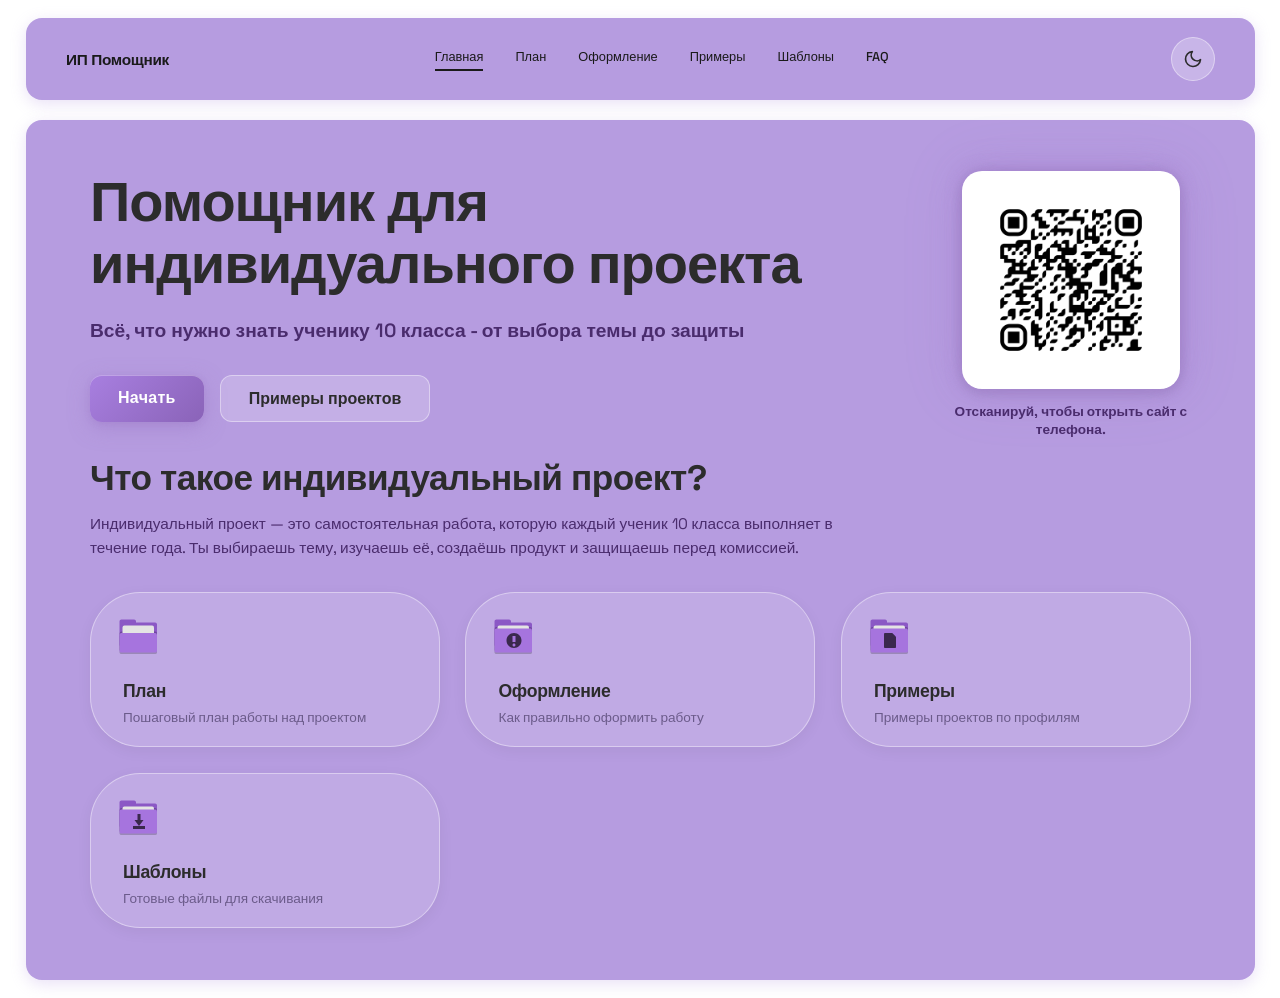
==== commit bc4b226f: "Update index.html H" ====
--- a/index.html
+++ b/index.html
@@ -31,7 +31,7 @@
         <a href="primery.html">Примеры</a>
         <a href="templates.html">Шаблоны</a>
         <a href="faq.html">FAQ</a>
-        <a href="reviews.html">Отзывы</a>
+        
     </nav>
     <button class="theme-toggle" id="themeToggle" title="Переключить тему">
         <svg class="icon-moon" viewBox="0 0 24 24" fill="none" stroke="currentColor" stroke-width="2" stroke-linecap="round" stroke-linejoin="round">
--- a/style.css
+++ b/style.css
@@ -2420,3 +2420,10 @@
         height: 18px;
     }
 }
+
+
+
+
+
+
+
